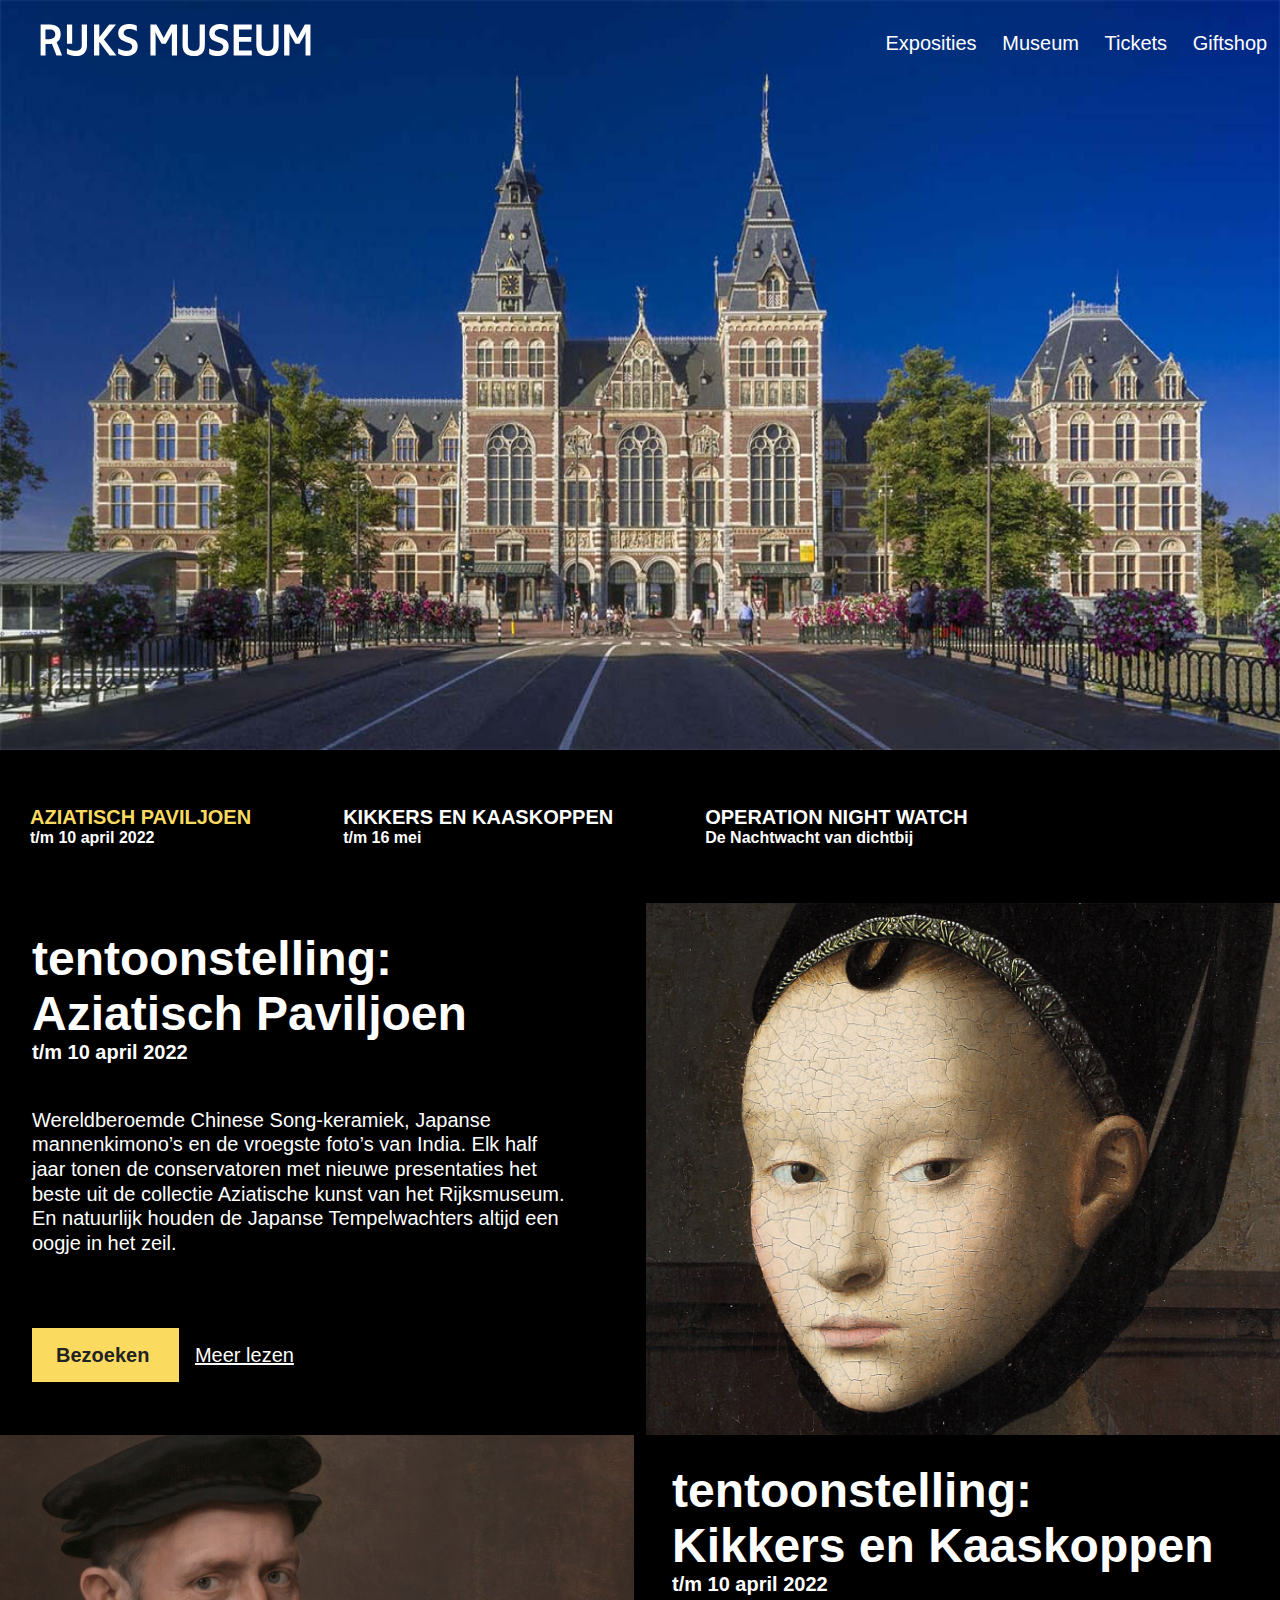
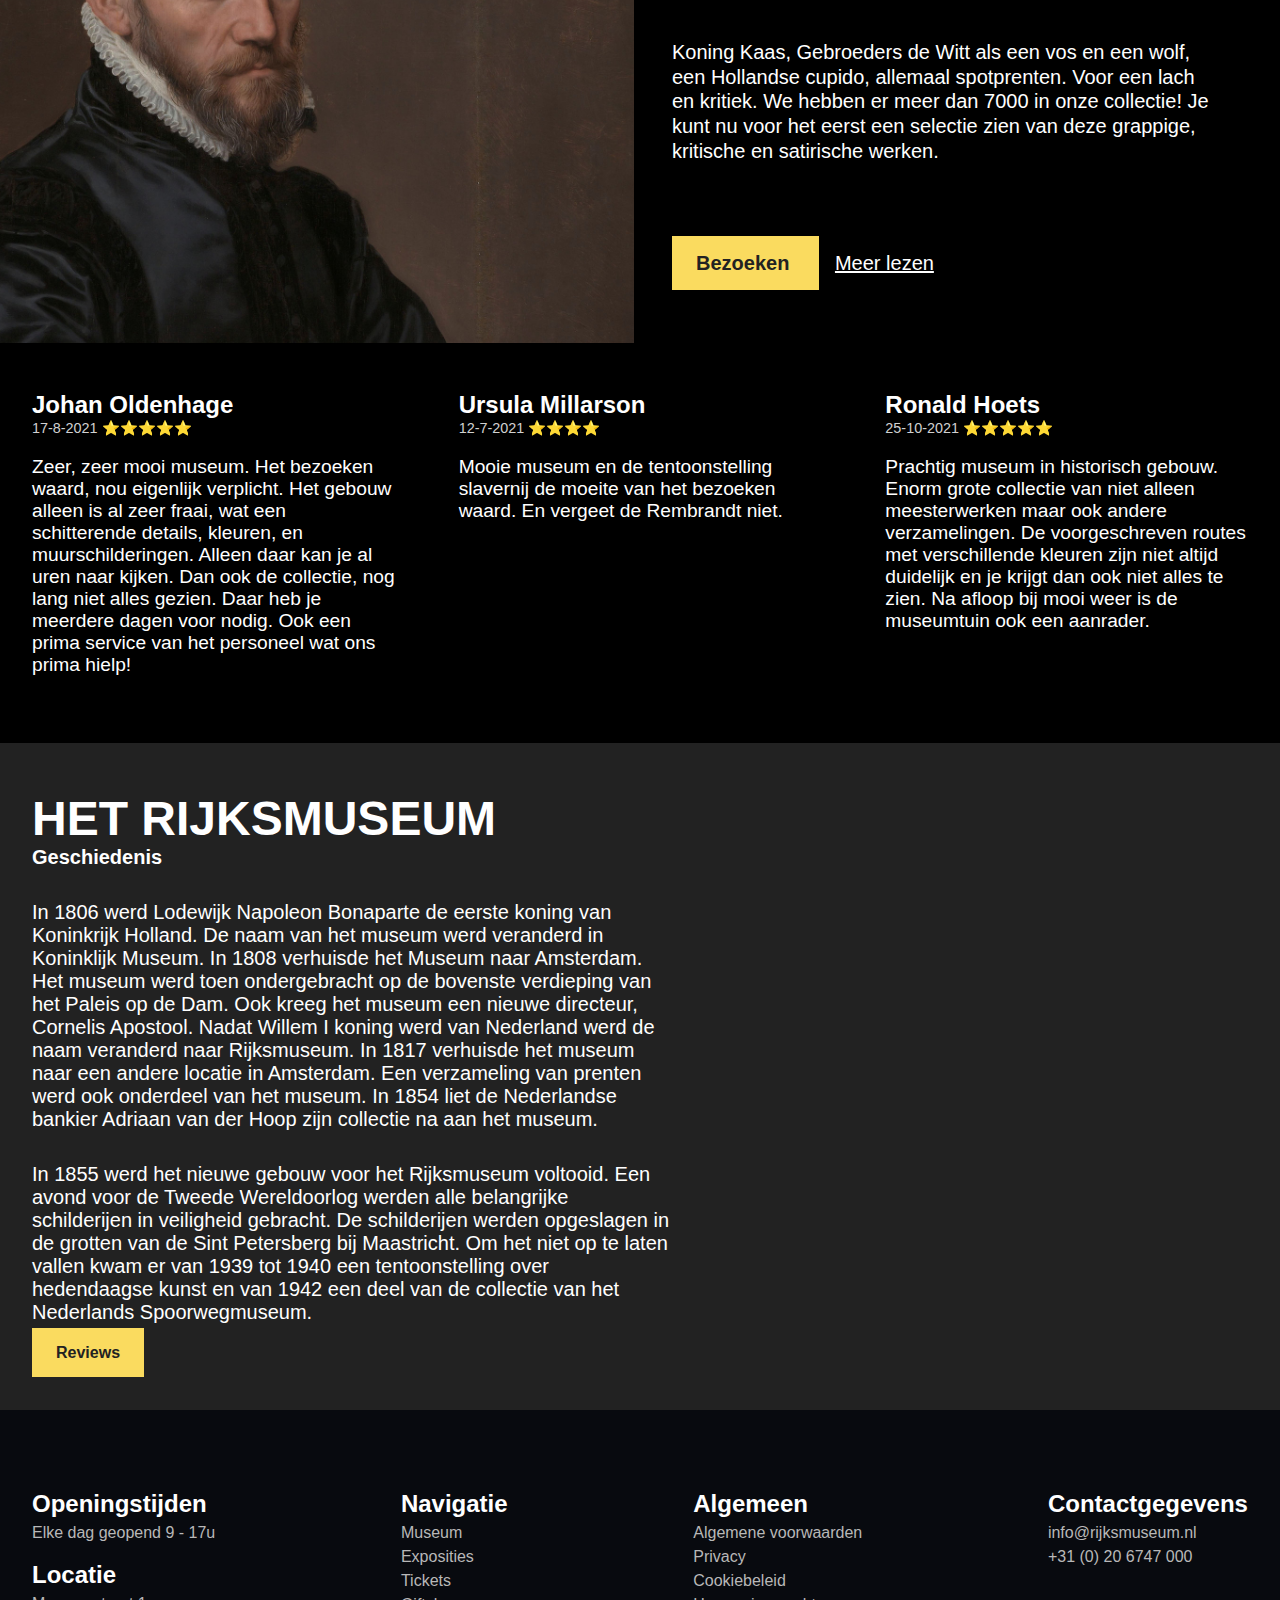
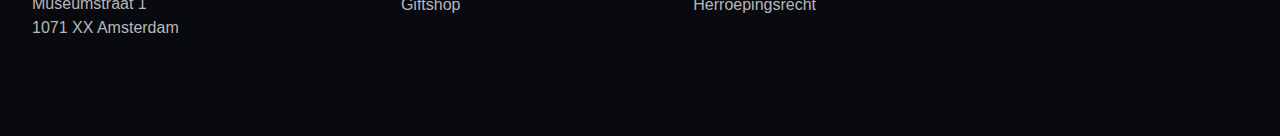
==== src/index.html @ d7004df7 "add slideshow" ====
<!DOCTYPE html>
<html lang="en">
  <head>
    <meta charset="UTF-8" />
    <meta http-equiv="X-UA-Compatible" content="IE=edge" />
    <meta name="viewport" content="width=device-width, initial-scale=1.0" />
    <title>Rijksmuseum</title>
    <link rel="stylesheet" href="assets/css/global.css" />
    <link rel="stylesheet" href="assets/css/nav.css" />
    <link rel="stylesheet" href="assets/css/exhibition.css" />
    <link rel="stylesheet" href="assets/css/reviews.css" />
    <link rel="stylesheet" href="assets/css/museum.css" />
    <link rel="stylesheet" href="assets/css/footer.css" />
  </head>
  <body>
    <main>
      <!-- NAVIGATION -->
      <div class="navwrap">
        <img src="assets/img/rijksmuseum.jpg" id="slideimage" alt="" />
        <div class="foreground">
          <nav class="container">
            <img class="logo" src="assets/img/rijksmuseum.svg" alt="" />
            <div class="links">
              <a href="#">Exposities</a>
              <a href="#">Museum</a>
              <a href="https://www.rijksmuseum.nl/nl/tickets/artikelen"
                >Tickets</a
              >
              <a
                href="https://www.rijksmuseumshop.nl/nl?gclid=CjwKCAiAh_GNBhAHEiwAjOh3ZB8YtS3HkVPwc-n-gvLvijkFyBm9jdbxEMEt7diDaoR5HkRwWByWpxoCfuIQAvD_BwE"
                >Giftshop</a
              >
            </div>
          </nav>
        </div>
      </div>
      <!-- END NAVIGATION -->
      <section class="exhibition">
        <nav class="container">
          <a class="item active" href="#">
            <div class="title">Aziatisch Paviljoen</div>
            <div class="subtitle">t/m 10 april 2022</div>
          </a>
          <a class="item" href="#">
            <div class="title">Kikkers en Kaaskoppen</div>
            <div class="subtitle">t/m 16 mei</div>
          </a>
          <a class="item" href="#">
            <div class="title">operation night watch</div>
            <div class="subtitle">De Nachtwacht van dichtbij</div>
          </a>
        </nav>
        <div class="row">
          <div class="half content">
            <div class="title">tentoonstelling: Aziatisch Paviljoen</div>
            <div class="subtitle">t/m 10 april 2022</div>
            <p>
              Wereldberoemde Chinese Song-keramiek, Japanse mannenkimono’s en de
              vroegste foto’s van India. Elk half jaar tonen de conservatoren
              met nieuwe presentaties het beste uit de collectie Aziatische
              kunst van het Rijksmuseum. En natuurlijk houden de Japanse
              Tempelwachters altijd een oogje in het zeil.
            </p>

            <div class="buttons">
              <a
                href="https://www.rijksmuseum.nl/nl/zien-en-doen/tentoonstellingen/aziatisch-paviljoen"
                class="action"
              >
                Bezoeken
              </a>
              <a
                href="https://www.rijksmuseum.nl/nl/zien-en-doen/tentoonstellingen/aziatisch-paviljoen"
                class="secondary"
                >Meer lezen</a
              >
            </div>
          </div>
          <div
            class="half image"
            style="
              margin-left: 0.5vw;
              background-image: url(assets/img/65b66683-1534-45d7-8f99-de3699cdeed7.jpg);
            "
          ></div>
        </div>
        <div class="row alt">
          <div
            class="half image"
            style="
              margin-right: 0.5vw;
              background-image: url(assets/img/1ffdf8d8-c4c2-4e7b-9602-b2d576e57777.jpg);
            "
          ></div>
          <div class="half content">
            <div class="title">tentoonstelling: Kikkers en Kaaskoppen</div>
            <div class="subtitle">t/m 10 april 2022</div>
            <p>
              Koning Kaas, Gebroeders de Witt als een vos en een wolf, een
              Hollandse cupido, allemaal spotprenten. Voor een lach en kritiek.
              We hebben er meer dan 7000 in onze collectie! Je kunt nu voor het
              eerst een selectie zien van deze grappige, kritische en satirische
              werken.
            </p>

            <div class="buttons">
              <a
                href="https://www.rijksmuseum.nl/nl/zien-en-doen/tentoonstellingen/kikkers-en-kaaskoppen"
                class="action"
              >
                Bezoeken
              </a>
              <a
                href="https://www.rijksmuseum.nl/nl/zien-en-doen/tentoonstellingen/kikkers-en-kaaskoppen"
                class="secondary"
                >Meer lezen</a
              >
            </div>
          </div>
        </div>
      </section>

      <section class="reviews">
        <div class="container reviews__wrapper">
          <div class="reviews__review">
            <div class="reviews__review-author">Johan Oldenhage</div>
            <div class="reviews__review-info">
              <span class="reviews__review-date">17-8-2021 ⭐⭐⭐⭐⭐</span>
              <!-- <span class="reviews__review-rating">4/5</span> -->
            </div>
            <p class="review__review-body">
              Zeer, zeer mooi museum. Het bezoeken waard, nou eigenlijk
              verplicht. Het gebouw alleen is al zeer fraai, wat een
              schitterende details, kleuren, en muurschilderingen. Alleen daar
              kan je al uren naar kijken. Dan ook de collectie, nog lang niet
              alles gezien. Daar heb je meerdere dagen voor nodig. Ook een prima
              service van het personeel wat ons prima hielp!
            </p>
          </div>
          <div class="reviews__review">
            <div class="reviews__review-author">Ursula Millarson</div>
            <div class="reviews__review-info">
              <span class="reviews__review-date">12-7-2021 ⭐⭐⭐⭐</span>
              <!-- <span class="reviews__review-rating">4/5</span> -->
            </div>
            <p class="review__review-body">
              Mooie museum en de tentoonstelling slavernij de moeite van het
              bezoeken waard. En vergeet de Rembrandt niet.
            </p>
          </div>
          <div class="reviews__review">
            <div class="reviews__review-author">Ronald Hoets</div>
            <div class="reviews__review-info">
              <span class="reviews__review-date">25-10-2021 ⭐⭐⭐⭐⭐</span>
              <!-- <span class="reviews__review-rating">4/5</span> -->
            </div>
            <p class="review__review-body">
              Prachtig museum in historisch gebouw. Enorm grote collectie van
              niet alleen meesterwerken maar ook andere verzamelingen. De
              voorgeschreven routes met verschillende kleuren zijn niet altijd
              duidelijk en je krijgt dan ook niet alles te zien. Na afloop bij
              mooi weer is de museumtuin ook een aanrader.
            </p>
          </div>
        </div>
      </section>
      <section class="museum_wrap">
        <div class="museum container">
          <div class="museum__title">Het rijksmuseum</div>
          <div class="museum__subtitle">Geschiedenis</div>

          <p>
            In 1806 werd Lodewijk Napoleon Bonaparte de eerste koning van
            Koninkrijk Holland. De naam van het museum werd veranderd in
            Koninklijk Museum. In 1808 verhuisde het Museum naar Amsterdam. Het
            museum werd toen ondergebracht op de bovenste verdieping van het
            Paleis op de Dam. Ook kreeg het museum een nieuwe directeur,
            Cornelis Apostool. Nadat Willem I koning werd van Nederland werd de
            naam veranderd naar Rijksmuseum. In 1817 verhuisde het museum naar
            een andere locatie in Amsterdam. Een verzameling van prenten werd
            ook onderdeel van het museum. In 1854 liet de Nederlandse bankier
            Adriaan van der Hoop zijn collectie na aan het museum.
          </p>

          <p>
            In 1855 werd het nieuwe gebouw voor het Rijksmuseum voltooid. Een
            avond voor de Tweede Wereldoorlog werden alle belangrijke
            schilderijen in veiligheid gebracht. De schilderijen werden
            opgeslagen in de grotten van de Sint Petersberg bij Maastricht. Om
            het niet op te laten vallen kwam er van 1939 tot 1940 een
            tentoonstelling over hedendaagse kunst en van 1942 een deel van de
            collectie van het Nederlands Spoorwegmuseum.
          </p>

          <a
            href="https://nl.trustpilot.com/review/www.rijksmuseum.nl"
            class="button reviewbutton"
            >Reviews</a
          >
        </div>
      </section>
    </main>
    <footer>
      <div class="container">
        <div class="footer__section">
          <div>Openingstijden</div>
          <ul>
            <li>Elke dag geopend 9 - 17u</li>
          </ul>
          <div>Locatie</div>
          <ul>
            <li>Museumstraat 1</li>
            <li>1071 XX Amsterdam</li>
          </ul>
        </div>
        <div class="footer__section">
          <div>Navigatie</div>
          <ul>
            <li><a href="#">Museum</a></li>
            <li><a href="#">Exposities</a></li>
            <li>
              <a href="https://www.rijksmuseum.nl/nl/tickets/artikelen"
                >Tickets</a
              >
            </li>
            <li>
              <a
                href="https://www.rijksmuseumshop.nl/nl?gclid=CjwKCAiAh_GNBhAHEiwAjOh3ZB8YtS3HkVPwc-n-gvLvijkFyBm9jdbxEMEt7diDaoR5HkRwWByWpxoCfuIQAvD_BwE"
                >Giftshop</a
              >
            </li>
          </ul>
        </div>
        <div class="footer__section">
          <div>Algemeen</div>
          <ul>
            <li><a href="#">Algemene voorwaarden</a></li>
            <li><a href="#">Privacy</a></li>
            <li><a href="#">Cookiebeleid</a></li>
            <li><a href="#">Herroepingsrecht</a></li>
          </ul>
        </div>
        <div class="footer__section">
          <div>Contactgegevens</div>
          <ul>
            <li><a href="#">info@rijksmuseum.nl</a></li>
            <li><a href="#">+31 (0) 20 6747 000</a></li>
          </ul>
        </div>
      </div>
    </footer>
    <script src="assets/js/slideshow.js"></script>
  </body>
</html>
---- src/assets/css/global.css ----
html,body {
    margin: 0;
    padding: 0;

    font-family: Arial, Helvetica, sans-serif;
}
:root {
    --container-width: 1280px;
    --yellow: #FADB5F;
    --yellow-dark: #e0c557;
    --offblack: #222222;
}

.container {
    max-width: var(--container-width);
    margin: 0 auto;
}
---- src/assets/css/nav.css ----
.navwrap {
    /* position: relative; */
    display: grid;
    grid-template-columns: 1fr;
}

.navwrap img {
    width: 100%;
    pointer-events: none;
    grid-row-start: 1;
    grid-column-start: 1;
    height: calc(100vh - 9.4rem);
}

.navwrap .foreground {
    grid-row-start: 1;
    grid-column-start: 1;
}

.navwrap nav {
    display: flex;
    flex-direction: row;
    justify-content: space-between;

    margin-top: 1.5rem;
}

.navwrap nav .logo {
    height: 2rem;
    color: white;
    width: auto;
    margin-left: 2.5rem;
}

.navwrap nav .links {
    display: flex;
    font-size: 1.25rem;
}

.navwrap nav .links a {
    color: white;
    text-decoration: none;
    padding: 0.5rem 0.8rem;
}

.navwrap nav .links a:hover {
    color: var(--yellow);
}
---- src/assets/css/exhibition.css ----
.exhibition {
    background: black;
}

.exhibition nav {
    display: flex;
}

.exhibition nav .item {
    color: white;
    padding: 3.5rem 1.875rem;
    margin-right: 2rem;
    text-decoration: none;
    /* flex: 1 1 0; */
}

/* .exhibition nav .item:first-of-type {
    padding-left: 1.875rem;
}
.exhibition nav .item:last-of-type {
    padding-right: 1.875rem;
} */

.exhibition nav .item:hover .title {
    color: var(--yellow);
}

.exhibition nav .item.active .title {
    color: var(--yellow);
}

.exhibition nav .item .title {
    font-size: 1.25rem;
    text-transform: uppercase;
    font-weight: bold;
}
.exhibition nav .item .subtitle {
    font-size: 1rem;
    font-weight: bold;
}

.exhibition .row {
    display: grid;
    gap: 0;
    grid-template-columns: auto calc(var(--container-width) / 2) 50vw;
}
.exhibition .row.alt {
    grid-template-columns: 50vw calc(var(--container-width) / 2) auto;
}

@media screen and (max-width: 1280px) {
    /* TODO Figure out specificity issue */
    .exhibition .row .content {
        grid-column: 1 !important;
    }
    .exhibition .row.alt .content {
        grid-column: 2 !important;
    }
    .exhibition .row {
        grid-template-columns: 1fr 50vw;
    }
    .exhibition .row.alt {
        grid-template-columns: 50vw 1fr;
    }
}


.exhibition .row .content {
    flex: 1 1 0px;
    color: white;
    padding: 1.25rem 2rem;
    padding-right: 4rem;
    grid-column: 2;
}
.exhibition .row.alt .content {
    grid-column: 2;
}

.exhibition .row .image {
    background-size: cover;
    background-position: center;
}
.exhibition .row.alt .image {
    grid-column: 1;
}


.exhibition .row .content .title {
    font-size: 3rem;
    font-weight: bold;
    margin-top: 0.5rem;
}
.exhibition .row .content .subtitle {
    font-size: 1.25rem;
    font-weight: bold;
}
.exhibition .row .content p {
    font-size: 1.25rem;
    line-height: 1.54508497186rem; 
    padding: 1.5rem 0;
}

.exhibition .row .content .buttons {
    margin-top: 4rem;
    margin-bottom: 3rem;
    font-size: 1.25rem;
}

.exhibition .row .content .buttons .action:hover {
    background-color: var(--yellow-dark)
}

.exhibition .row .content .buttons .action {
    text-decoration: none;
    padding: 1rem 1.5rem;
    background-color: var(--yellow);
    color: var(--offblack);

    font-weight: bold;
}
.exhibition .row .content .buttons .secondary {
    margin-left: 1rem;
    color: white;
}
.exhibition .row .content .buttons .secondary:hover {
    color: rgb(226, 226, 226);
}
---- src/assets/css/reviews.css ----
.reviews {
    background-color: black;
}

.reviews__wrapper {
    display: flex;
    flex-direction: row;
    padding: 1rem 0;
}

.reviews__review {
    color: white;
    padding: 2rem 2rem;
    flex: 1 1 2rem;
}
.reviews__review-author {
    font-size: 1.5rem;
    font-weight: bold;
}

.reviews__review-date {
    font-size: 0.9rem;
    color: rgb(209, 209, 209);
}

.review__review-body {
    /* padding: 3rem; */
    font-size: 1.20rem;
}
---- src/assets/css/museum.css ----
.museum_wrap {
    background-color: #222222;
}

.museum__title {
    text-transform: uppercase;
    font-size: 3rem;
    font-weight: bold;
}

.museum__subtitle {
    font-weight: bold;
    font-size: 1.25rem;
}

.museum {
    color: white;
    padding: 3rem 2rem;
    box-sizing: border-box;
}

.museum p {
    margin-top: 2rem;
    width: clamp(640px, 20rem, 50vw);
    padding: 0 0;
    font-size: 1.25rem;
}

.button:hover {
    background-color: var(--yellow-dark)
}

.button {
    text-decoration: none;
    padding: 1rem 1.5rem;
    background-color: var(--yellow);
    color: var(--offblack);

    font-weight: bold;
}

.ticketbutton {
    display: inline-block;
    margin-top: 1rem;
}
---- src/assets/css/footer.css ----
footer {
    background-color: #080A0F;
    padding: 3rem 0;
    color: white;
}

footer .container {
    display: flex;
    flex-direction: row;
    justify-content: space-between;
}

.footer__section {
    padding: 2rem;
}

.footer__section div {
    font-size: 1.5rem;
    font-weight: bold;
}

.footer__section ul {
    padding: 0;
    list-style: none;
    margin-top: 0.2rem;
}

.footer__section ul li {
    line-height: 1.5rem;
    color: #B8B8B8;
}

.footer__section ul li a {
    color: white;
    text-decoration: none;
    color: #B8B8B8;
}
.footer__section ul li a:hover {
    color: white;
}
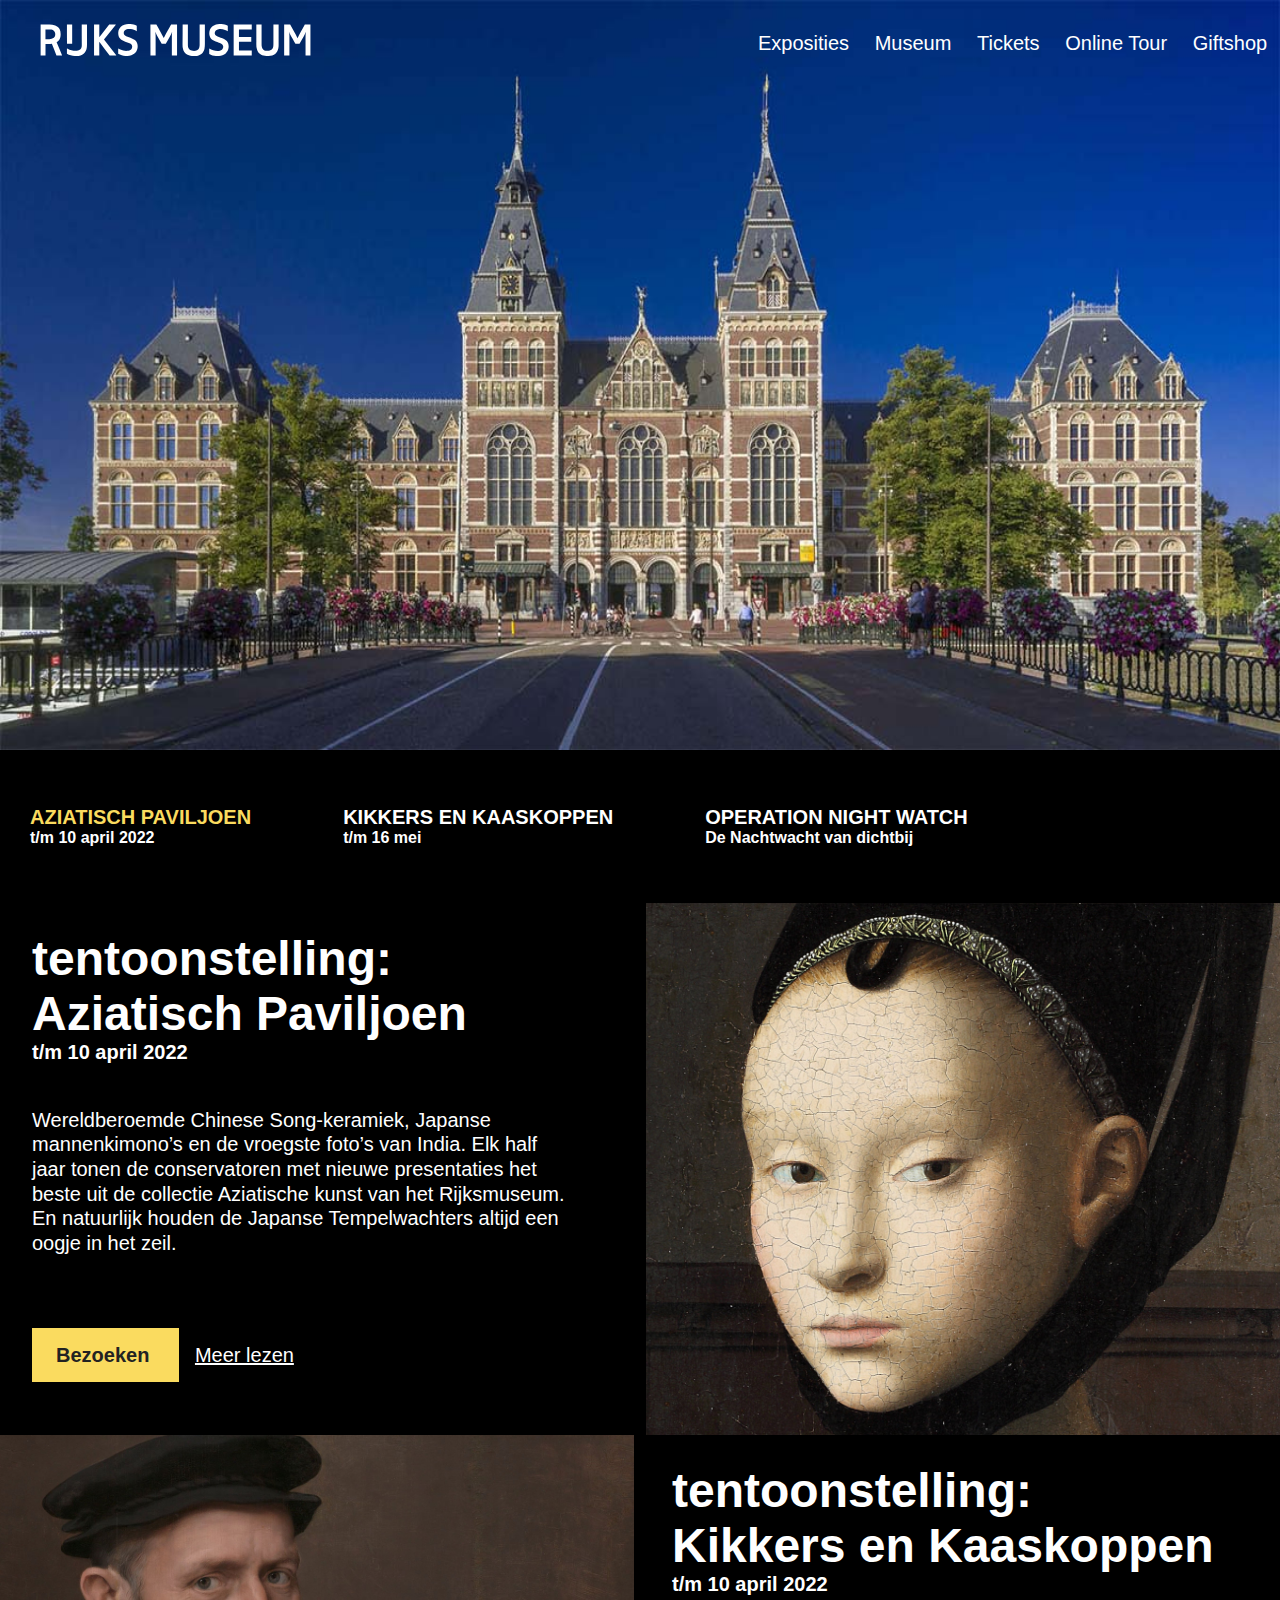
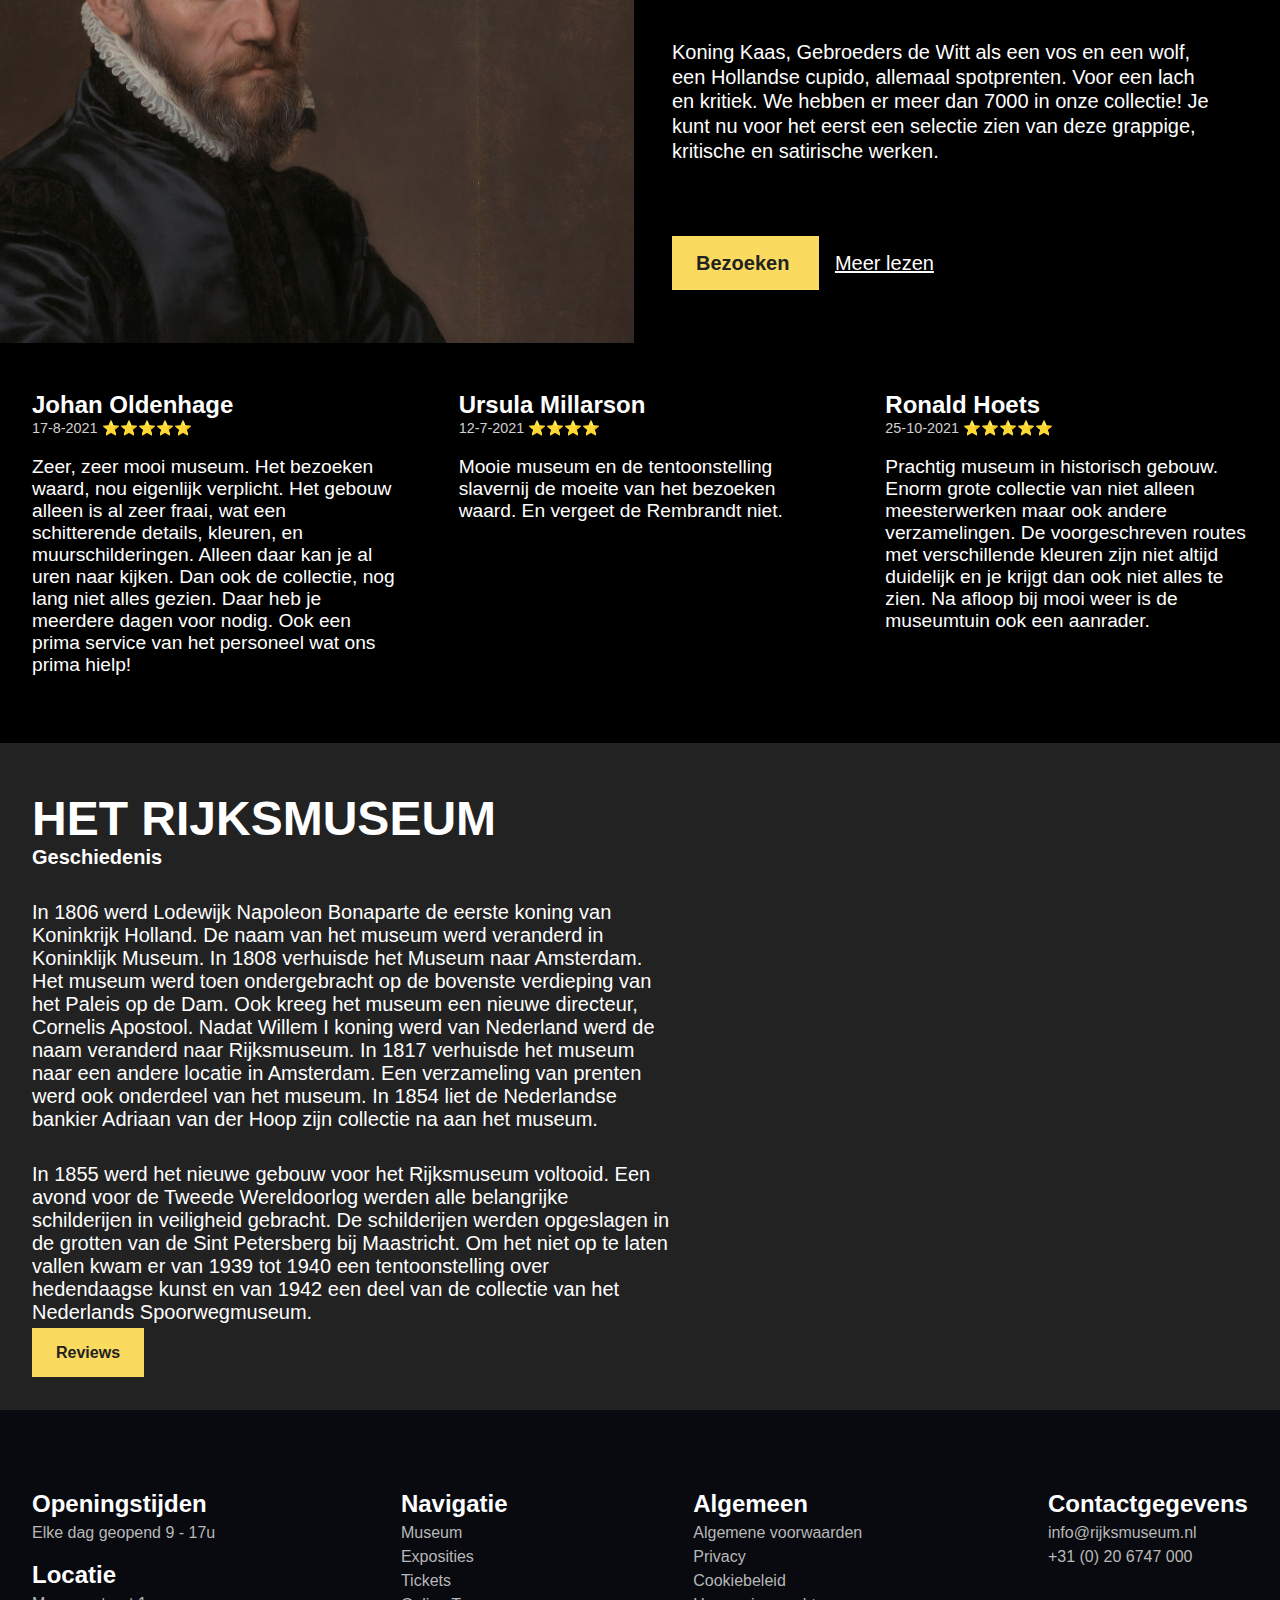
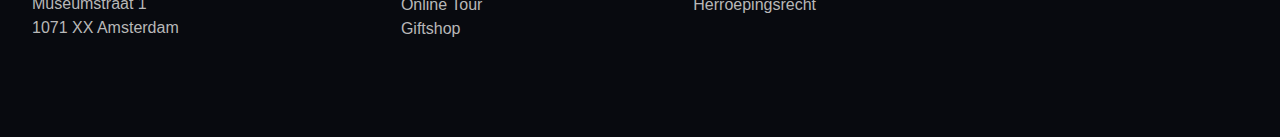
==== commit e274c666: "fix some css for mobile + tour placeholder" ====
--- a/src/index.html
+++ b/src/index.html
@@ -26,6 +26,7 @@
               <a href="https://www.rijksmuseum.nl/nl/tickets/artikelen"
                 >Tickets</a
               >
+              <a href="tour.html">Online Tour</a>
               <a
                 href="https://www.rijksmuseumshop.nl/nl?gclid=CjwKCAiAh_GNBhAHEiwAjOh3ZB8YtS3HkVPwc-n-gvLvijkFyBm9jdbxEMEt7diDaoR5HkRwWByWpxoCfuIQAvD_BwE"
                 >Giftshop</a
@@ -223,6 +224,7 @@
                 >Tickets</a
               >
             </li>
+            <li><a href="/tour.html">Online Tour</a></li>
             <li>
               <a
                 href="https://www.rijksmuseumshop.nl/nl?gclid=CjwKCAiAh_GNBhAHEiwAjOh3ZB8YtS3HkVPwc-n-gvLvijkFyBm9jdbxEMEt7diDaoR5HkRwWByWpxoCfuIQAvD_BwE"
--- a/src/assets/css/nav.css
+++ b/src/assets/css/nav.css
@@ -1,49 +1,59 @@
-
 .navwrap {
-    /* position: relative; */
-    display: grid;
-    grid-template-columns: 1fr;
+  /* position: relative; */
+  display: grid;
+  grid-template-columns: 1fr;
 }
 
 .navwrap img {
-    width: 100%;
-    pointer-events: none;
-    grid-row-start: 1;
-    grid-column-start: 1;
-    height: calc(100vh - 9.4rem);
+  width: 100%;
+  pointer-events: none;
+  grid-row-start: 1;
+  grid-column-start: 1;
+  height: calc(100vh - 9.4rem);
 }
 
 .navwrap .foreground {
-    grid-row-start: 1;
-    grid-column-start: 1;
+  grid-row-start: 1;
+  grid-column-start: 1;
 }
 
 .navwrap nav {
-    display: flex;
-    flex-direction: row;
-    justify-content: space-between;
+  display: flex;
+  flex-direction: row;
+  justify-content: space-between;
 
-    margin-top: 1.5rem;
+  margin-top: 1.5rem;
 }
 
 .navwrap nav .logo {
-    height: 2rem;
-    color: white;
-    width: auto;
-    margin-left: 2.5rem;
+  height: 2rem;
+  color: white;
+  width: auto;
+  margin-left: 2.5rem;
 }
 
 .navwrap nav .links {
-    display: flex;
-    font-size: 1.25rem;
+  display: flex;
+  font-size: 1.25rem;
 }
 
 .navwrap nav .links a {
-    color: white;
-    text-decoration: none;
-    padding: 0.5rem 0.8rem;
+  color: white;
+  text-decoration: none;
+  padding: 0.5rem 0.8rem;
 }
 
 .navwrap nav .links a:hover {
-    color: var(--yellow);
-}+  color: var(--yellow);
+}
+
+@media screen and (max-width: 680px) {
+  .navwrap nav .links {
+    margin-top: 2rem;
+    flex-direction: column;
+  }
+  .navwrap .foreground .container {
+    display: flex;
+    flex-direction: column;
+  }
+}
--- a/src/assets/css/exhibition.css
+++ b/src/assets/css/exhibition.css
@@ -1,17 +1,17 @@
 .exhibition {
-    background: black;
+  background: black;
 }
 
 .exhibition nav {
-    display: flex;
+  display: flex;
 }
 
 .exhibition nav .item {
-    color: white;
-    padding: 3.5rem 1.875rem;
-    margin-right: 2rem;
-    text-decoration: none;
-    /* flex: 1 1 0; */
+  color: white;
+  padding: 3.5rem 1.875rem;
+  margin-right: 2rem;
+  text-decoration: none;
+  /* flex: 1 1 0; */
 }
 
 /* .exhibition nav .item:first-of-type {
@@ -22,106 +22,139 @@
 } */
 
 .exhibition nav .item:hover .title {
-    color: var(--yellow);
+  color: var(--yellow);
 }
 
 .exhibition nav .item.active .title {
-    color: var(--yellow);
+  color: var(--yellow);
 }
 
 .exhibition nav .item .title {
-    font-size: 1.25rem;
-    text-transform: uppercase;
-    font-weight: bold;
+  font-size: 1.25rem;
+  text-transform: uppercase;
+  font-weight: bold;
 }
 .exhibition nav .item .subtitle {
-    font-size: 1rem;
-    font-weight: bold;
+  font-size: 1rem;
+  font-weight: bold;
 }
 
 .exhibition .row {
-    display: grid;
-    gap: 0;
-    grid-template-columns: auto calc(var(--container-width) / 2) 50vw;
+  display: grid;
+  gap: 0;
+  grid-template-columns: auto calc(var(--container-width) / 2) 50vw;
 }
 .exhibition .row.alt {
-    grid-template-columns: 50vw calc(var(--container-width) / 2) auto;
+  grid-template-columns: 50vw calc(var(--container-width) / 2) auto;
 }
 
 @media screen and (max-width: 1280px) {
-    /* TODO Figure out specificity issue */
-    .exhibition .row .content {
-        grid-column: 1 !important;
-    }
-    .exhibition .row.alt .content {
-        grid-column: 2 !important;
-    }
-    .exhibition .row {
-        grid-template-columns: 1fr 50vw;
-    }
-    .exhibition .row.alt {
-        grid-template-columns: 50vw 1fr;
-    }
+  /* TODO Figure out specificity issue */
+  .exhibition .row .content {
+    grid-column: 1 !important;
+  }
+  .exhibition .row.alt .content {
+    grid-column: 2 !important;
+  }
+  .exhibition .row {
+    grid-template-columns: 1fr 50vw;
+  }
+  .exhibition .row.alt {
+    grid-template-columns: 50vw 1fr;
+  }
 }
 
+@media screen and (max-width: 680px) {
+  .exhibition nav {
+    flex-direction: column;
+  }
+  .exhibition nav .item {
+    color: white;
+    padding: 1.5rem 1.875rem;
+  }
+
+  .exhibition .row {
+    grid-template-columns: auto;
+    grid-template-rows: 1fr 1fr;
+  }
+  .exhibition .row.alt {
+    grid-template-columns: auto;
+    grid-template-rows: 1fr 1fr;
+  }
+  .exhibition .row .content {
+    grid-row: 2;
+    grid-column: 1 !important;
+  }
+  .exhibition .row .image {
+    grid-row: 1;
+    grid-column: 1 !important;
+  }
+  .exhibition .row.alt .content {
+    grid-row: 2;
+    grid-column: 1 !important;
+  }
+  .exhibition .row.alt .image {
+    grid-row: 1;
+    grid-column: 1 !important;
+  }
+}
 
 .exhibition .row .content {
-    flex: 1 1 0px;
-    color: white;
-    padding: 1.25rem 2rem;
-    padding-right: 4rem;
-    grid-column: 2;
+  flex: 1 1 0px;
+  color: white;
+  padding: 1.25rem 2rem;
+  padding-right: 4rem;
+  grid-column: 2;
 }
 .exhibition .row.alt .content {
-    grid-column: 2;
+  grid-column: 2;
 }
 
 .exhibition .row .image {
-    background-size: cover;
-    background-position: center;
+  background-size: cover;
+  background-position: center;
 }
 .exhibition .row.alt .image {
-    grid-column: 1;
+  grid-column: 1;
 }
 
-
 .exhibition .row .content .title {
-    font-size: 3rem;
-    font-weight: bold;
-    margin-top: 0.5rem;
+  font-size: 3rem;
+  font-weight: bold;
+  margin-top: 0.5rem;
 }
 .exhibition .row .content .subtitle {
-    font-size: 1.25rem;
-    font-weight: bold;
+  font-size: 1.25rem;
+  font-weight: bold;
 }
 .exhibition .row .content p {
-    font-size: 1.25rem;
-    line-height: 1.54508497186rem; 
-    padding: 1.5rem 0;
+  font-size: 1.25rem;
+  line-height: 1.54508497186rem;
+  padding: 1.5rem 0;
 }
 
 .exhibition .row .content .buttons {
-    margin-top: 4rem;
-    margin-bottom: 3rem;
-    font-size: 1.25rem;
+  margin-top: 4rem;
+  margin-bottom: 3rem;
+  font-size: 1.25rem;
 }
 
 .exhibition .row .content .buttons .action:hover {
-    background-color: var(--yellow-dark)
+  background-color: var(--yellow-dark);
 }
 
 .exhibition .row .content .buttons .action {
-    text-decoration: none;
-    padding: 1rem 1.5rem;
-    background-color: var(--yellow);
-    color: var(--offblack);
+  text-decoration: none;
+  padding: 1rem 1.5rem;
+  background-color: var(--yellow);
+  color: var(--offblack);
 
-    font-weight: bold;
+  font-weight: bold;
 }
 .exhibition .row .content .buttons .secondary {
-    margin-left: 1rem;
-    color: white;
+  margin-left: 1rem;
+  color: white;
 }
 .exhibition .row .content .buttons .secondary:hover {
-    color: rgb(226, 226, 226);
-}+  color: rgb(226, 226, 226);
+}
--- a/src/assets/css/reviews.css
+++ b/src/assets/css/reviews.css
@@ -1,29 +1,35 @@
 .reviews {
-    background-color: black;
+  background-color: black;
 }
 
 .reviews__wrapper {
-    display: flex;
-    flex-direction: row;
-    padding: 1rem 0;
+  display: flex;
+  flex-direction: row;
+  padding: 1rem 0;
 }
 
 .reviews__review {
-    color: white;
-    padding: 2rem 2rem;
-    flex: 1 1 2rem;
+  color: white;
+  padding: 2rem 2rem;
+  flex: 1 1 2rem;
 }
 .reviews__review-author {
-    font-size: 1.5rem;
-    font-weight: bold;
+  font-size: 1.5rem;
+  font-weight: bold;
 }
 
 .reviews__review-date {
-    font-size: 0.9rem;
-    color: rgb(209, 209, 209);
+  font-size: 0.9rem;
+  color: rgb(209, 209, 209);
 }
 
 .review__review-body {
-    /* padding: 3rem; */
-    font-size: 1.20rem;
-}+  /* padding: 3rem; */
+  font-size: 1.2rem;
+}
+
+@media screen and (max-width: 680px) {
+  .reviews__wrapper {
+    flex-direction: column;
+  }
+}
--- a/src/assets/css/museum.css
+++ b/src/assets/css/museum.css
@@ -1,45 +1,54 @@
 .museum_wrap {
-    background-color: #222222;
+  background-color: #222222;
 }
 
 .museum__title {
-    text-transform: uppercase;
-    font-size: 3rem;
-    font-weight: bold;
+  text-transform: uppercase;
+  font-size: 3rem;
+  font-weight: bold;
 }
 
 .museum__subtitle {
-    font-weight: bold;
-    font-size: 1.25rem;
+  font-weight: bold;
+  font-size: 1.25rem;
 }
 
 .museum {
-    color: white;
-    padding: 3rem 2rem;
-    box-sizing: border-box;
+  color: white;
+  padding: 3rem 2rem;
+  box-sizing: border-box;
 }
 
 .museum p {
-    margin-top: 2rem;
-    width: clamp(640px, 20rem, 50vw);
-    padding: 0 0;
-    font-size: 1.25rem;
+  margin-top: 2rem;
+  width: clamp(640px, 20rem, 50vw);
+  padding: 0 0;
+  font-size: 1.25rem;
 }
 
 .button:hover {
-    background-color: var(--yellow-dark)
+  background-color: var(--yellow-dark);
 }
 
 .button {
-    text-decoration: none;
-    padding: 1rem 1.5rem;
-    background-color: var(--yellow);
-    color: var(--offblack);
+  text-decoration: none;
+  padding: 1rem 1.5rem;
+  background-color: var(--yellow);
+  color: var(--offblack);
 
-    font-weight: bold;
+  font-weight: bold;
 }
 
 .ticketbutton {
-    display: inline-block;
-    margin-top: 1rem;
-}+  display: inline-block;
+  margin-top: 1rem;
+}
+
+@media screen and (max-width: 680px) {
+  .museum p {
+    width: 100%;
+  }
+  .museum__title {
+    font-size: 1.5rem;
+  }
+}
--- a/src/assets/css/footer.css
+++ b/src/assets/css/footer.css
@@ -1,40 +1,46 @@
 footer {
-    background-color: #080A0F;
-    padding: 3rem 0;
-    color: white;
+  background-color: #080a0f;
+  padding: 3rem 0;
+  color: white;
 }
 
 footer .container {
-    display: flex;
-    flex-direction: row;
-    justify-content: space-between;
+  display: flex;
+  flex-direction: row;
+  justify-content: space-between;
 }
 
 .footer__section {
-    padding: 2rem;
+  padding: 2rem;
 }
 
 .footer__section div {
-    font-size: 1.5rem;
-    font-weight: bold;
+  font-size: 1.5rem;
+  font-weight: bold;
 }
 
 .footer__section ul {
-    padding: 0;
-    list-style: none;
-    margin-top: 0.2rem;
+  padding: 0;
+  list-style: none;
+  margin-top: 0.2rem;
 }
 
 .footer__section ul li {
-    line-height: 1.5rem;
-    color: #B8B8B8;
+  line-height: 1.5rem;
+  color: #b8b8b8;
 }
 
 .footer__section ul li a {
-    color: white;
-    text-decoration: none;
-    color: #B8B8B8;
+  color: white;
+  text-decoration: none;
+  color: #b8b8b8;
 }
 .footer__section ul li a:hover {
-    color: white;
-}+  color: white;
+}
+
+@media screen and (max-width: 680px) {
+  footer .container {
+    flex-direction: column;
+  }
+}
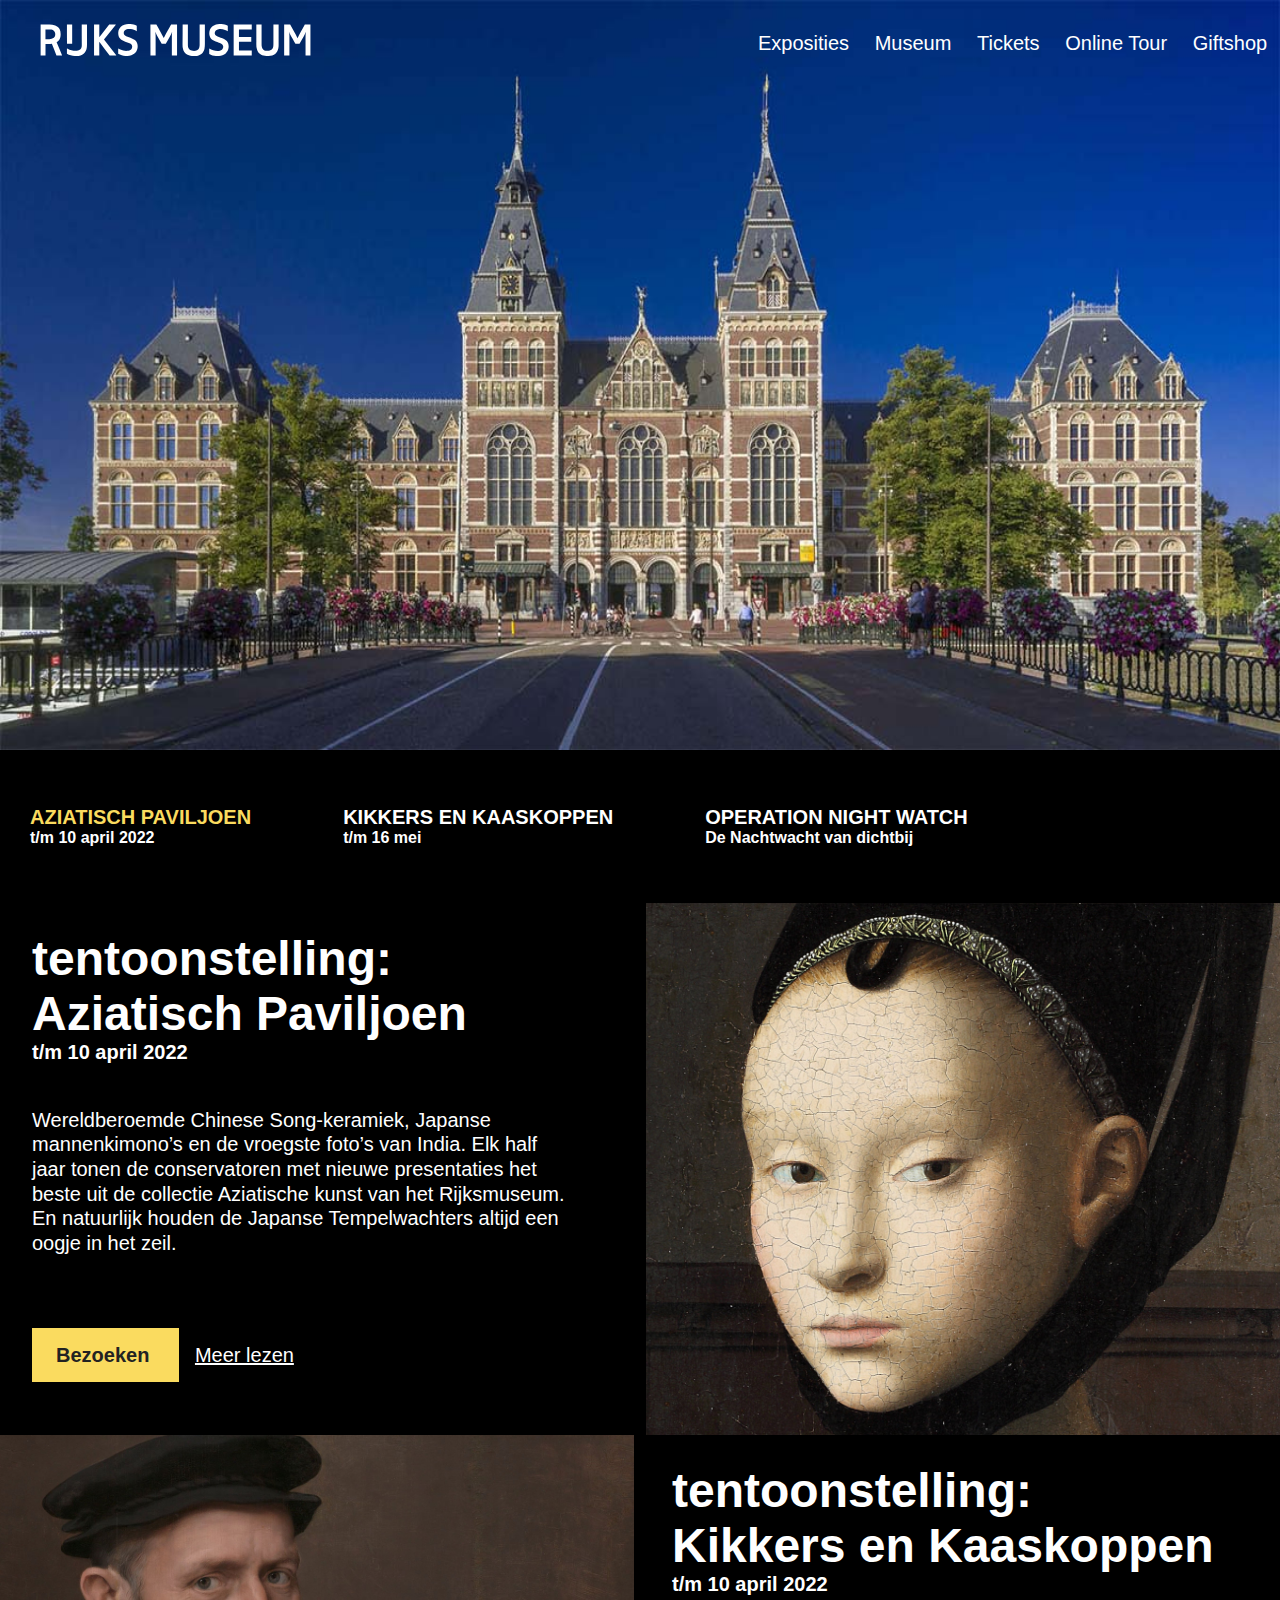
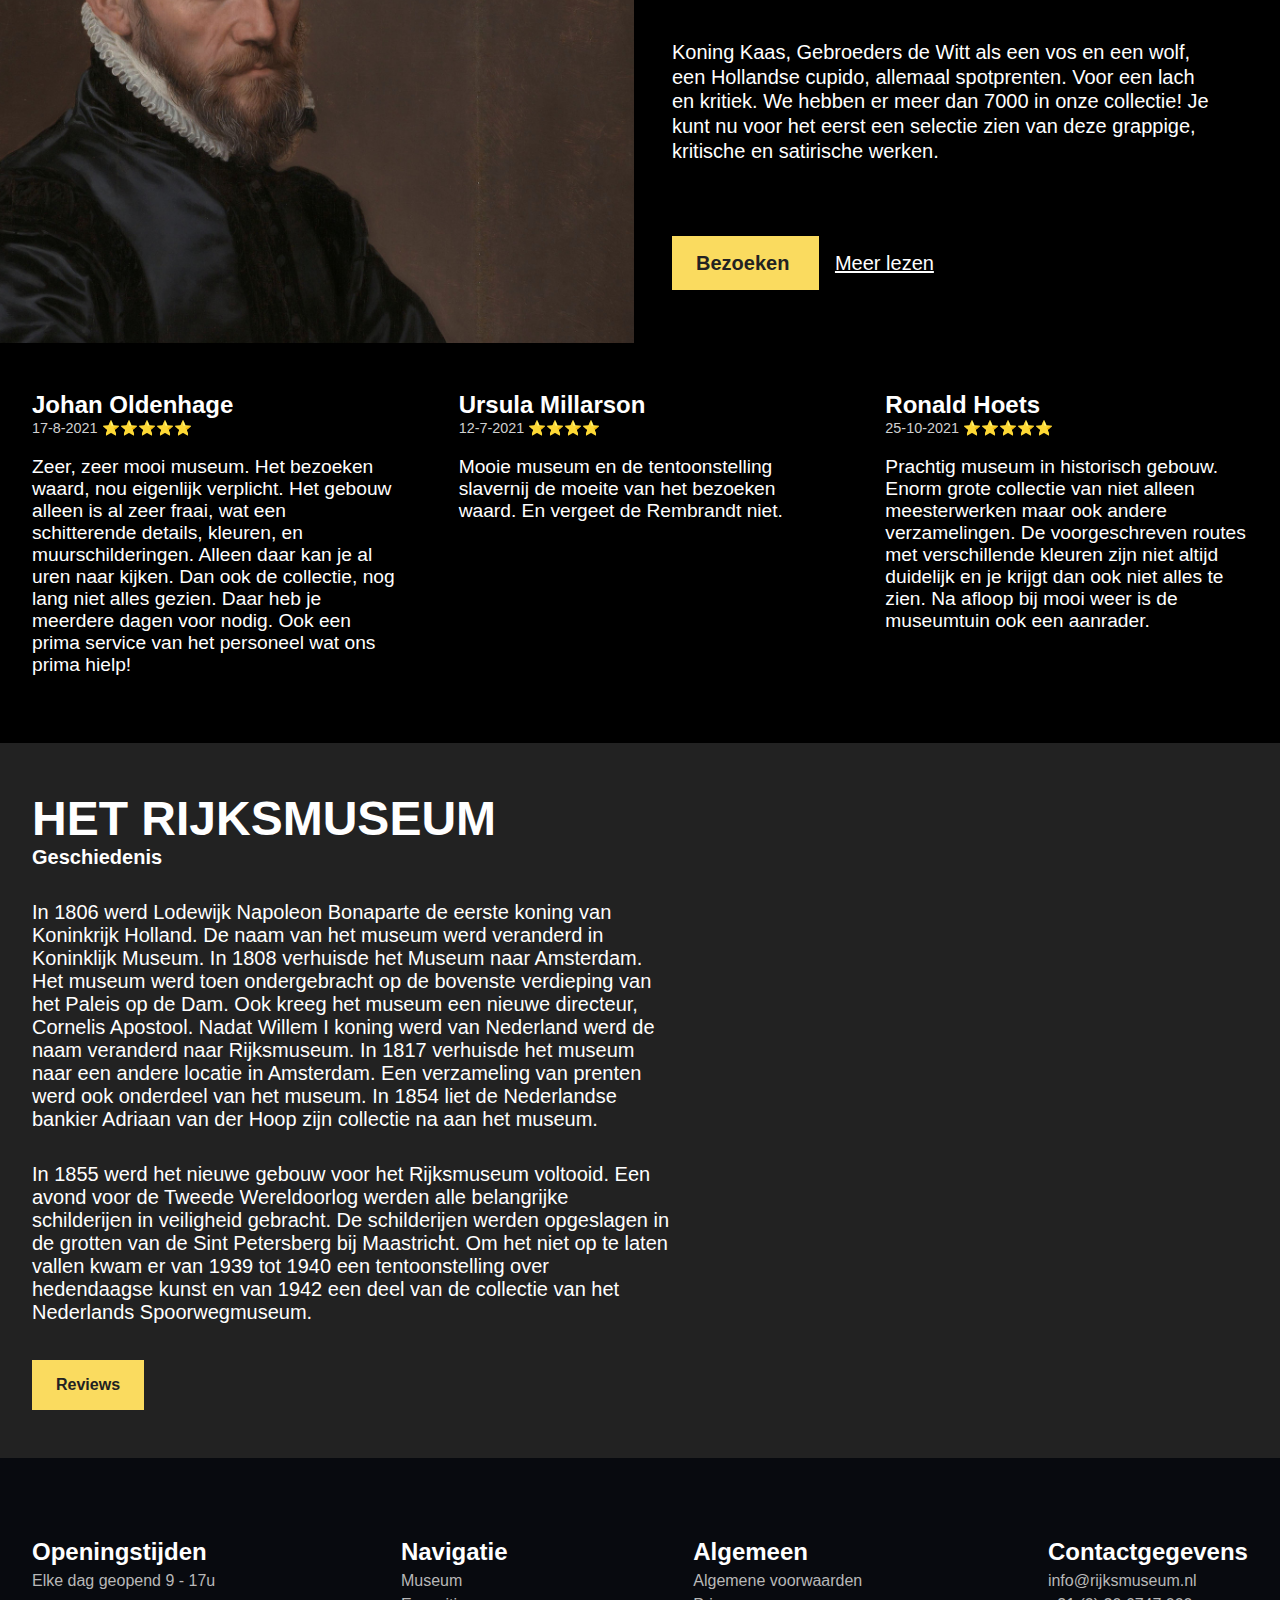
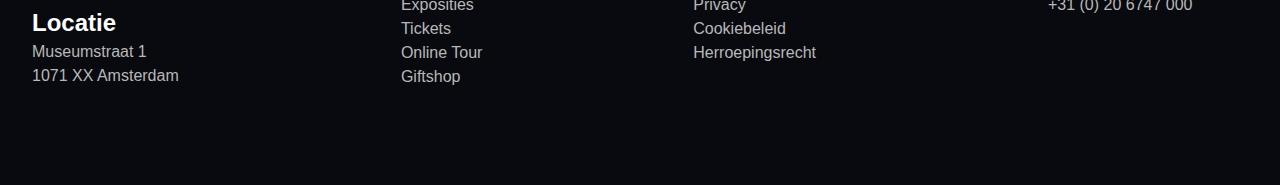
==== commit 01a1fd81: "fix links & buttons" ====
--- a/src/index.html
+++ b/src/index.html
@@ -13,30 +13,30 @@
     <link rel="stylesheet" href="assets/css/footer.css" />
   </head>
   <body>
+    <!-- NAVIGATION -->
+    <header class="navwrap">
+      <img src="assets/img/rijksmuseum.jpg" id="slideimage" alt="" />
+      <div class="foreground">
+        <nav class="container">
+          <img class="logo" src="assets/img/rijksmuseum.svg" alt="" />
+          <div class="links">
+            <a href="#exhibitions">Exposities</a>
+            <a href="#museum">Museum</a>
+            <a href="https://www.rijksmuseum.nl/nl/tickets/artikelen"
+              >Tickets</a
+            >
+            <a href="tour.html">Online Tour</a>
+            <a
+              href="https://www.rijksmuseumshop.nl/nl?gclid=CjwKCAiAh_GNBhAHEiwAjOh3ZB8YtS3HkVPwc-n-gvLvijkFyBm9jdbxEMEt7diDaoR5HkRwWByWpxoCfuIQAvD_BwE"
+              >Giftshop</a
+            >
+          </div>
+        </nav>
+      </div>
+    </header>
+    <!-- END NAVIGATION -->
     <main>
-      <!-- NAVIGATION -->
-      <div class="navwrap">
-        <img src="assets/img/rijksmuseum.jpg" id="slideimage" alt="" />
-        <div class="foreground">
-          <nav class="container">
-            <img class="logo" src="assets/img/rijksmuseum.svg" alt="" />
-            <div class="links">
-              <a href="#">Exposities</a>
-              <a href="#">Museum</a>
-              <a href="https://www.rijksmuseum.nl/nl/tickets/artikelen"
-                >Tickets</a
-              >
-              <a href="tour.html">Online Tour</a>
-              <a
-                href="https://www.rijksmuseumshop.nl/nl?gclid=CjwKCAiAh_GNBhAHEiwAjOh3ZB8YtS3HkVPwc-n-gvLvijkFyBm9jdbxEMEt7diDaoR5HkRwWByWpxoCfuIQAvD_BwE"
-                >Giftshop</a
-              >
-            </div>
-          </nav>
-        </div>
-      </div>
-      <!-- END NAVIGATION -->
-      <section class="exhibition">
+      <section class="exhibition" id="exhibitions">
         <nav class="container">
           <a class="item active" href="#">
             <div class="title">Aziatisch Paviljoen</div>
@@ -165,7 +165,7 @@
           </div>
         </div>
       </section>
-      <section class="museum_wrap">
+      <section class="museum_wrap" id="museum">
         <div class="museum container">
           <div class="museum__title">Het rijksmuseum</div>
           <div class="museum__subtitle">Geschiedenis</div>
--- a/src/assets/css/museum.css
+++ b/src/assets/css/museum.css
@@ -1,5 +1,10 @@
 .museum_wrap {
   background-color: #222222;
+}
+
+.museum_wrap .button {
+  margin-top: 1rem;
+  display: inline-block;
 }
 
 .museum__title {
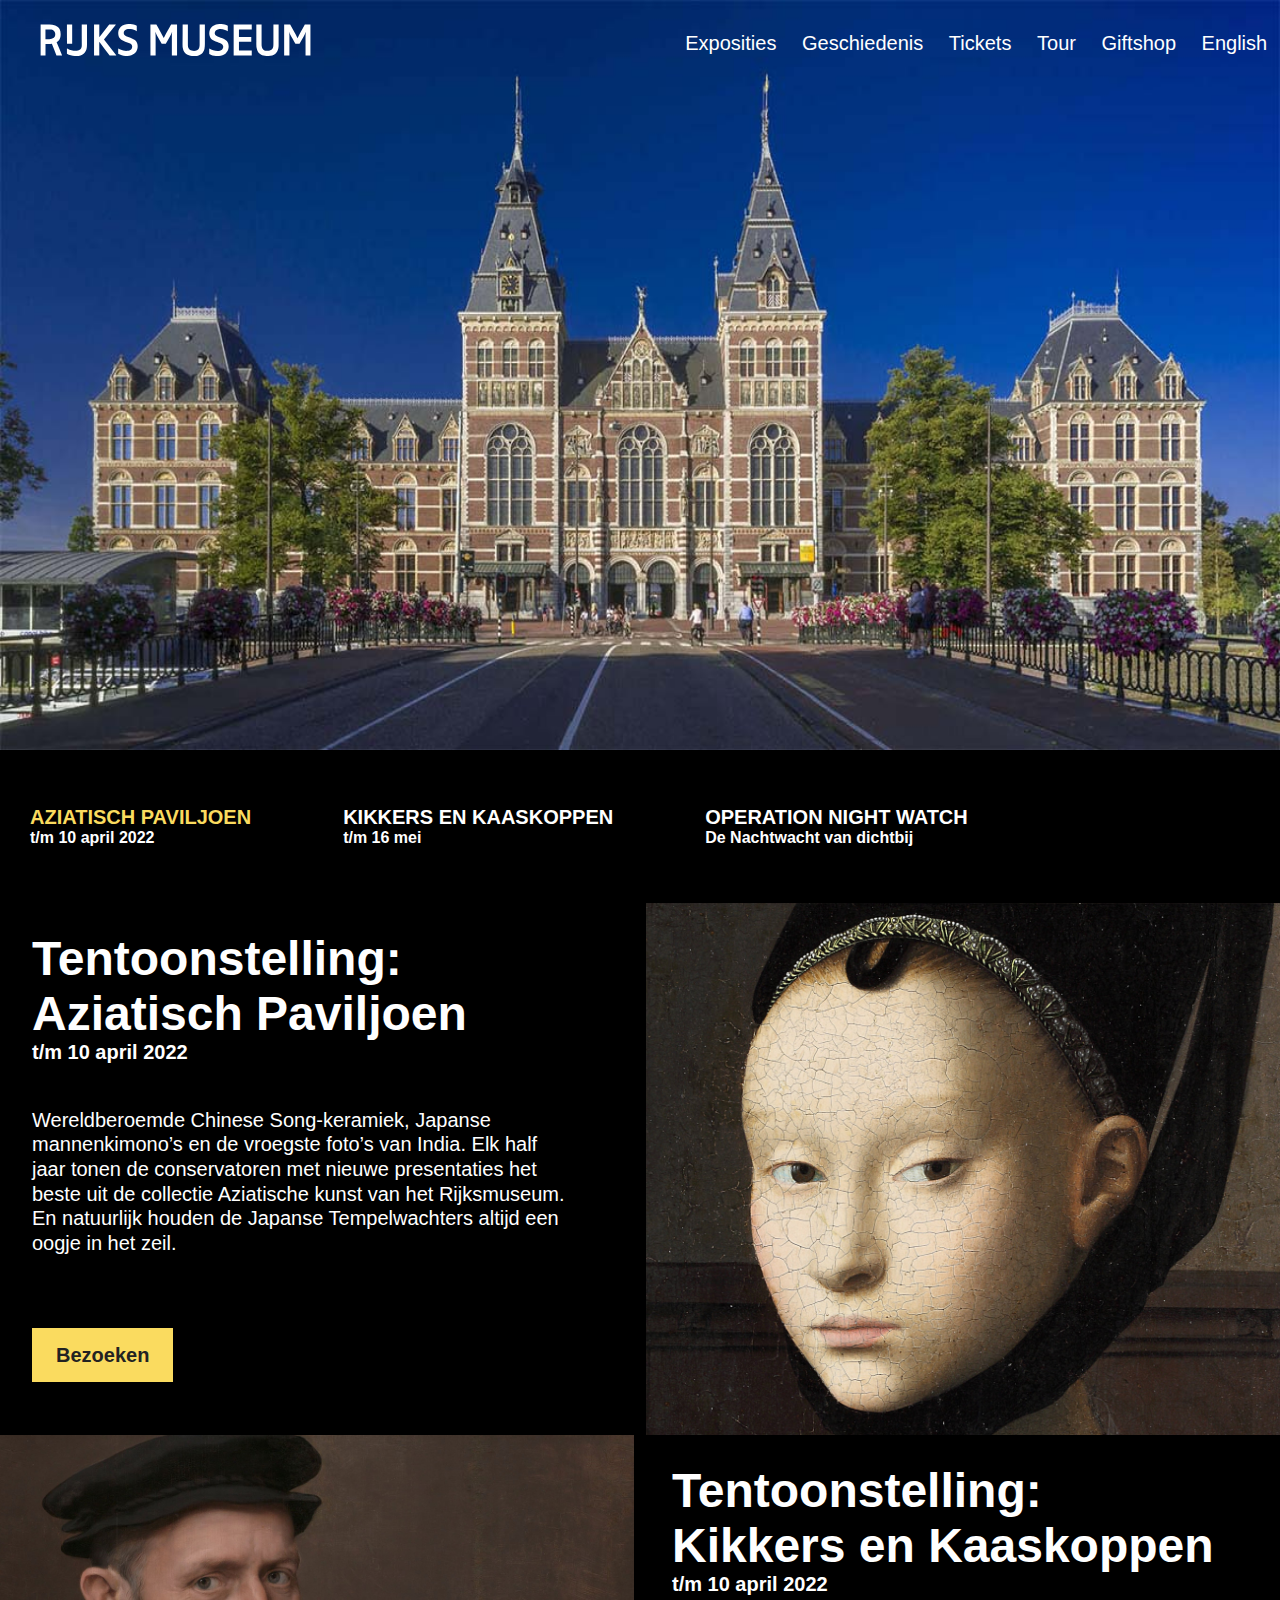
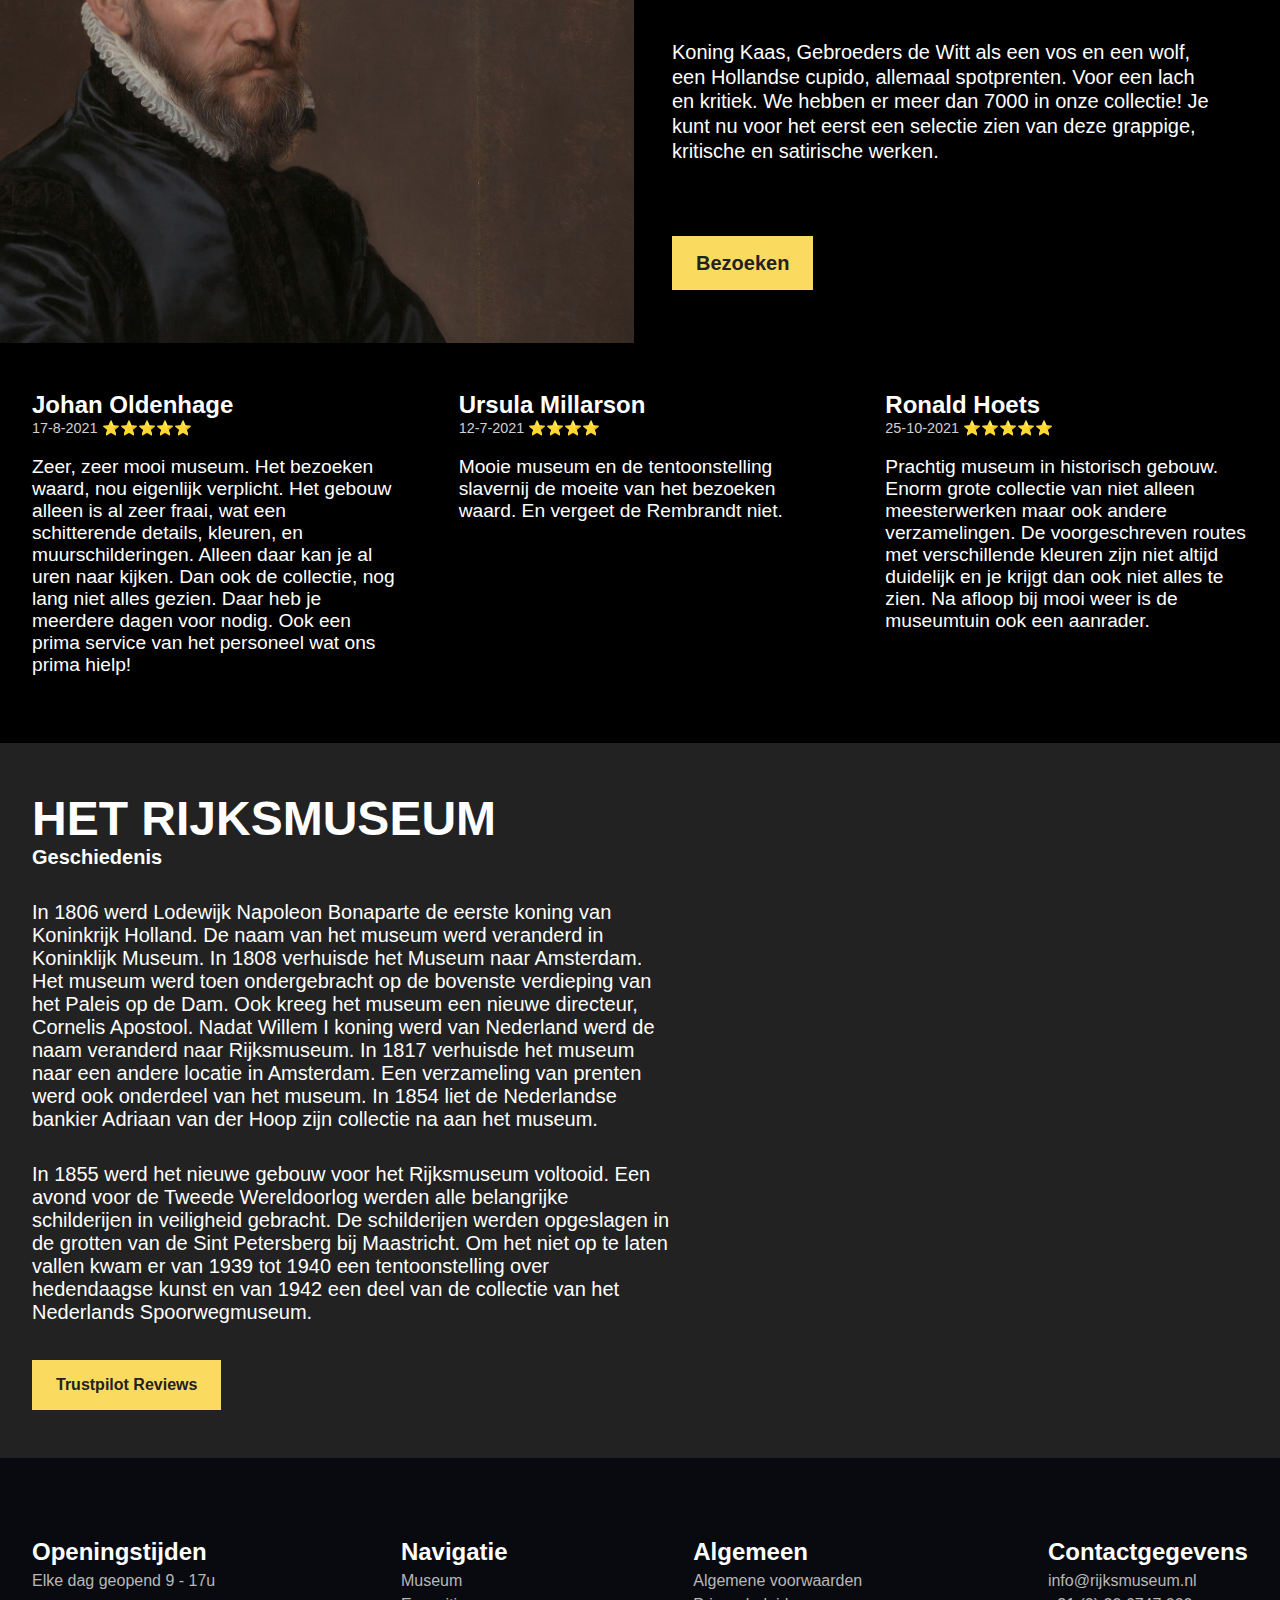
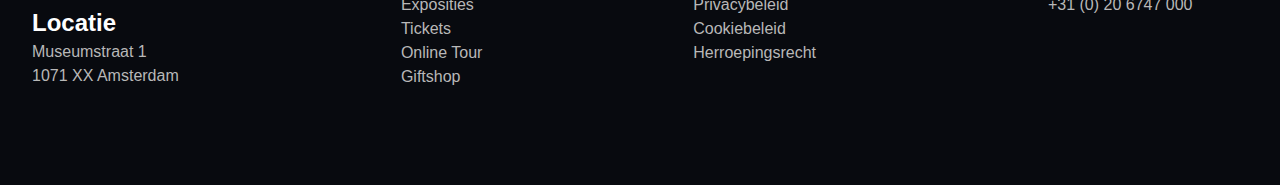
==== commit a976d783: "add exhib nav" ====
--- a/src/index.html
+++ b/src/index.html
@@ -21,15 +21,16 @@
           <img class="logo" src="assets/img/rijksmuseum.svg" alt="" />
           <div class="links">
             <a href="#exhibitions">Exposities</a>
-            <a href="#museum">Museum</a>
+            <a href="#museum">Geschiedenis</a>
             <a href="https://www.rijksmuseum.nl/nl/tickets/artikelen"
               >Tickets</a
             >
-            <a href="tour.html">Online Tour</a>
+            <a href="tour.html">Tour</a>
             <a
               href="https://www.rijksmuseumshop.nl/nl?gclid=CjwKCAiAh_GNBhAHEiwAjOh3ZB8YtS3HkVPwc-n-gvLvijkFyBm9jdbxEMEt7diDaoR5HkRwWByWpxoCfuIQAvD_BwE"
               >Giftshop</a
             >
+            <a href="eng.html">English</a>
           </div>
         </nav>
       </div>
@@ -38,84 +39,214 @@
     <main>
       <section class="exhibition" id="exhibitions">
         <nav class="container">
-          <a class="item active" href="#">
+          <a
+            class="item active"
+            id="exhibitionOneLink"
+            onClick="showExhib(0)"
+            href="#exhibitions"
+          >
             <div class="title">Aziatisch Paviljoen</div>
             <div class="subtitle">t/m 10 april 2022</div>
           </a>
-          <a class="item" href="#">
+          <a
+            class="item"
+            id="exhibitionTwoLink"
+            onClick="showExhib(1)"
+            href="#exhibitions"
+          >
             <div class="title">Kikkers en Kaaskoppen</div>
             <div class="subtitle">t/m 16 mei</div>
           </a>
-          <a class="item" href="#">
-            <div class="title">operation night watch</div>
+          <a
+            class="item"
+            id="exhibitionThreeLink"
+            onClick="showExhib(2)"
+            href="#exhibitions"
+          >
+            <div class="title">Operation night watch</div>
             <div class="subtitle">De Nachtwacht van dichtbij</div>
           </a>
         </nav>
-        <div class="row">
-          <div class="half content">
-            <div class="title">tentoonstelling: Aziatisch Paviljoen</div>
-            <div class="subtitle">t/m 10 april 2022</div>
-            <p>
-              Wereldberoemde Chinese Song-keramiek, Japanse mannenkimono’s en de
-              vroegste foto’s van India. Elk half jaar tonen de conservatoren
-              met nieuwe presentaties het beste uit de collectie Aziatische
-              kunst van het Rijksmuseum. En natuurlijk houden de Japanse
-              Tempelwachters altijd een oogje in het zeil.
-            </p>
-
-            <div class="buttons">
-              <a
-                href="https://www.rijksmuseum.nl/nl/zien-en-doen/tentoonstellingen/aziatisch-paviljoen"
-                class="action"
-              >
-                Bezoeken
-              </a>
-              <a
-                href="https://www.rijksmuseum.nl/nl/zien-en-doen/tentoonstellingen/aziatisch-paviljoen"
-                class="secondary"
-                >Meer lezen</a
-              >
-            </div>
-          </div>
-          <div
-            class="half image"
-            style="
-              margin-left: 0.5vw;
-              background-image: url(assets/img/65b66683-1534-45d7-8f99-de3699cdeed7.jpg);
-            "
-          ></div>
-        </div>
-        <div class="row alt">
-          <div
-            class="half image"
-            style="
-              margin-right: 0.5vw;
-              background-image: url(assets/img/1ffdf8d8-c4c2-4e7b-9602-b2d576e57777.jpg);
-            "
-          ></div>
-          <div class="half content">
-            <div class="title">tentoonstelling: Kikkers en Kaaskoppen</div>
-            <div class="subtitle">t/m 10 april 2022</div>
-            <p>
-              Koning Kaas, Gebroeders de Witt als een vos en een wolf, een
-              Hollandse cupido, allemaal spotprenten. Voor een lach en kritiek.
-              We hebben er meer dan 7000 in onze collectie! Je kunt nu voor het
-              eerst een selectie zien van deze grappige, kritische en satirische
-              werken.
-            </p>
-
-            <div class="buttons">
-              <a
-                href="https://www.rijksmuseum.nl/nl/zien-en-doen/tentoonstellingen/kikkers-en-kaaskoppen"
-                class="action"
-              >
-                Bezoeken
-              </a>
-              <a
-                href="https://www.rijksmuseum.nl/nl/zien-en-doen/tentoonstellingen/kikkers-en-kaaskoppen"
-                class="secondary"
-                >Meer lezen</a
-              >
+        <!-- Exhibition 1 -->
+        <div id="exhibitionOne" class="">
+          <div class="row">
+            <div class="half content">
+              <div class="title">Tentoonstelling: Aziatisch Paviljoen</div>
+              <div class="subtitle">t/m 10 april 2022</div>
+              <p>
+                Wereldberoemde Chinese Song-keramiek, Japanse mannenkimono’s en
+                de vroegste foto’s van India. Elk half jaar tonen de
+                conservatoren met nieuwe presentaties het beste uit de collectie
+                Aziatische kunst van het Rijksmuseum. En natuurlijk houden de
+                Japanse Tempelwachters altijd een oogje in het zeil.
+              </p>
+
+              <div class="buttons">
+                <a
+                  href="https://www.rijksmuseum.nl/nl/zien-en-doen/tentoonstellingen/aziatisch-paviljoen"
+                  class="action"
+                >
+                  Bezoeken
+                </a>
+              </div>
+            </div>
+            <div
+              class="half image"
+              style="
+                margin-left: 0.5vw;
+                background-image: url(assets/img/65b66683-1534-45d7-8f99-de3699cdeed7.jpg);
+              "
+            ></div>
+          </div>
+          <div class="row alt">
+            <div
+              class="half image"
+              style="
+                margin-right: 0.5vw;
+                background-image: url(assets/img/1ffdf8d8-c4c2-4e7b-9602-b2d576e57777.jpg);
+              "
+            ></div>
+            <div class="half content">
+              <div class="title">Tentoonstelling: Kikkers en Kaaskoppen</div>
+              <div class="subtitle">t/m 10 april 2022</div>
+              <p>
+                Koning Kaas, Gebroeders de Witt als een vos en een wolf, een
+                Hollandse cupido, allemaal spotprenten. Voor een lach en
+                kritiek. We hebben er meer dan 7000 in onze collectie! Je kunt
+                nu voor het eerst een selectie zien van deze grappige, kritische
+                en satirische werken.
+              </p>
+
+              <div class="buttons">
+                <a
+                  href="https://www.rijksmuseum.nl/nl/zien-en-doen/tentoonstellingen/kikkers-en-kaaskoppen"
+                  class="action"
+                >
+                  Bezoeken
+                </a>
+              </div>
+            </div>
+          </div>
+        </div>
+        <!-- Exhibition 2 -->
+        <div id="exhibitionTwo" class="hidden">
+          <div class="row">
+            <div class="half content">
+              <div class="title">Tentoonstelling: Kikkers en Kaaskoppen</div>
+              <div class="subtitle">t/m 10 april 2022</div>
+              <p>
+                Wereldberoemde Chinese Song-keramiek, Japanse mannenkimono’s en
+                de vroegste foto’s van India. Elk half jaar tonen de
+                conservatoren met nieuwe presentaties het beste uit de collectie
+                Aziatische kunst van het Rijksmuseum. En natuurlijk houden de
+                Japanse Tempelwachters altijd een oogje in het zeil.
+              </p>
+
+              <div class="buttons">
+                <a
+                  href="https://www.rijksmuseum.nl/nl/zien-en-doen/tentoonstellingen/aziatisch-paviljoen"
+                  class="action"
+                >
+                  Bezoeken
+                </a>
+              </div>
+            </div>
+            <div
+              class="half image"
+              style="
+                margin-left: 0.5vw;
+                background-image: url(assets/img/65b66683-1534-45d7-8f99-de3699cdeed7.jpg);
+              "
+            ></div>
+          </div>
+          <div class="row alt">
+            <div
+              class="half image"
+              style="
+                margin-right: 0.5vw;
+                background-image: url(assets/img/1ffdf8d8-c4c2-4e7b-9602-b2d576e57777.jpg);
+              "
+            ></div>
+            <div class="half content">
+              <div class="title">Tentoonstelling: Kikkers en Kaaskoppen</div>
+              <div class="subtitle">t/m 10 april 2022</div>
+              <p>
+                Koning Kaas, Gebroeders de Witt als een vos en een wolf, een
+                Hollandse cupido, allemaal spotprenten. Voor een lach en
+                kritiek. We hebben er meer dan 7000 in onze collectie! Je kunt
+                nu voor het eerst een selectie zien van deze grappige, kritische
+                en satirische werken.
+              </p>
+
+              <div class="buttons">
+                <a
+                  href="https://www.rijksmuseum.nl/nl/zien-en-doen/tentoonstellingen/kikkers-en-kaaskoppen"
+                  class="action"
+                >
+                  Bezoeken
+                </a>
+              </div>
+            </div>
+          </div>
+        </div>
+        <!-- Exhibition 3 -->
+        <div id="exhibitionThree" class="hidden">
+          <div class="row">
+            <div class="half content">
+              <div class="title">Tentoonstelling: Operation night watch</div>
+              <div class="subtitle">t/m 10 april 2022</div>
+              <p>
+                Wereldberoemde Chinese Song-keramiek, Japanse mannenkimono’s en
+                de vroegste foto’s van India. Elk half jaar tonen de
+                conservatoren met nieuwe presentaties het beste uit de collectie
+                Aziatische kunst van het Rijksmuseum. En natuurlijk houden de
+                Japanse Tempelwachters altijd een oogje in het zeil.
+              </p>
+
+              <div class="buttons">
+                <a
+                  href="https://www.rijksmuseum.nl/nl/zien-en-doen/tentoonstellingen/aziatisch-paviljoen"
+                  class="action"
+                >
+                  Bezoeken
+                </a>
+              </div>
+            </div>
+            <div
+              class="half image"
+              style="
+                margin-left: 0.5vw;
+                background-image: url(assets/img/65b66683-1534-45d7-8f99-de3699cdeed7.jpg);
+              "
+            ></div>
+          </div>
+          <div class="row alt">
+            <div
+              class="half image"
+              style="
+                margin-right: 0.5vw;
+                background-image: url(assets/img/1ffdf8d8-c4c2-4e7b-9602-b2d576e57777.jpg);
+              "
+            ></div>
+            <div class="half content">
+              <div class="title">Tentoonstelling: Kikkers en Kaaskoppen</div>
+              <div class="subtitle">t/m 10 april 2022</div>
+              <p>
+                Koning Kaas, Gebroeders de Witt als een vos en een wolf, een
+                Hollandse cupido, allemaal spotprenten. Voor een lach en
+                kritiek. We hebben er meer dan 7000 in onze collectie! Je kunt
+                nu voor het eerst een selectie zien van deze grappige, kritische
+                en satirische werken.
+              </p>
+
+              <div class="buttons">
+                <a
+                  href="https://www.rijksmuseum.nl/nl/zien-en-doen/tentoonstellingen/kikkers-en-kaaskoppen"
+                  class="action"
+                >
+                  Bezoeken
+                </a>
+              </div>
             </div>
           </div>
         </div>
@@ -196,7 +327,7 @@
           <a
             href="https://nl.trustpilot.com/review/www.rijksmuseum.nl"
             class="button reviewbutton"
-            >Reviews</a
+            >Trustpilot Reviews</a
           >
         </div>
       </section>
@@ -218,13 +349,13 @@
           <div>Navigatie</div>
           <ul>
             <li><a href="#">Museum</a></li>
-            <li><a href="#">Exposities</a></li>
+            <li><a href="#exhibitions">Exposities</a></li>
             <li>
               <a href="https://www.rijksmuseum.nl/nl/tickets/artikelen"
                 >Tickets</a
               >
             </li>
-            <li><a href="/tour.html">Online Tour</a></li>
+            <li><a href="tour.html">Online Tour</a></li>
             <li>
               <a
                 href="https://www.rijksmuseumshop.nl/nl?gclid=CjwKCAiAh_GNBhAHEiwAjOh3ZB8YtS3HkVPwc-n-gvLvijkFyBm9jdbxEMEt7diDaoR5HkRwWByWpxoCfuIQAvD_BwE"
@@ -236,21 +367,39 @@
         <div class="footer__section">
           <div>Algemeen</div>
           <ul>
-            <li><a href="#">Algemene voorwaarden</a></li>
-            <li><a href="#">Privacy</a></li>
-            <li><a href="#">Cookiebeleid</a></li>
-            <li><a href="#">Herroepingsrecht</a></li>
+            <li>
+              <a href="https://www.rijksmuseum.nl/nl/footer/voorwaarden"
+                >Algemene voorwaarden</a
+              >
+            </li>
+            <li>
+              <a href="https://www.rijksmuseum.nl/nl/footer/privacybeleid"
+                >Privacybeleid</a
+              >
+            </li>
+            <li>
+              <a href="https://www.rijksmuseum.nl/nl/footer/cookiebeleid"
+                >Cookiebeleid</a
+              >
+            </li>
+            <li>
+              <a href="https://www.rijksmuseum.nl/nl/footer/voorwaarden"
+                >Herroepingsrecht</a
+              >
+            </li>
           </ul>
         </div>
         <div class="footer__section">
           <div>Contactgegevens</div>
           <ul>
-            <li><a href="#">info@rijksmuseum.nl</a></li>
-            <li><a href="#">+31 (0) 20 6747 000</a></li>
+            <li>
+              <a href="mailto:info@rijksmuseum.nl">info@rijksmuseum.nl</a>
+            </li>
+            <li><a href="tel:+310206747000">+31 (0) 20 6747 000</a></li>
           </ul>
         </div>
       </div>
     </footer>
-    <script src="assets/js/slideshow.js"></script>
+    <script src="assets/js/index.js"></script>
   </body>
 </html>
--- a/src/assets/css/exhibition.css
+++ b/src/assets/css/exhibition.css
@@ -62,6 +62,10 @@
   .exhibition .row.alt {
     grid-template-columns: 50vw 1fr;
   }
+}
+
+.hidden {
+  display: none !important;
 }
 
 @media screen and (max-width: 680px) {
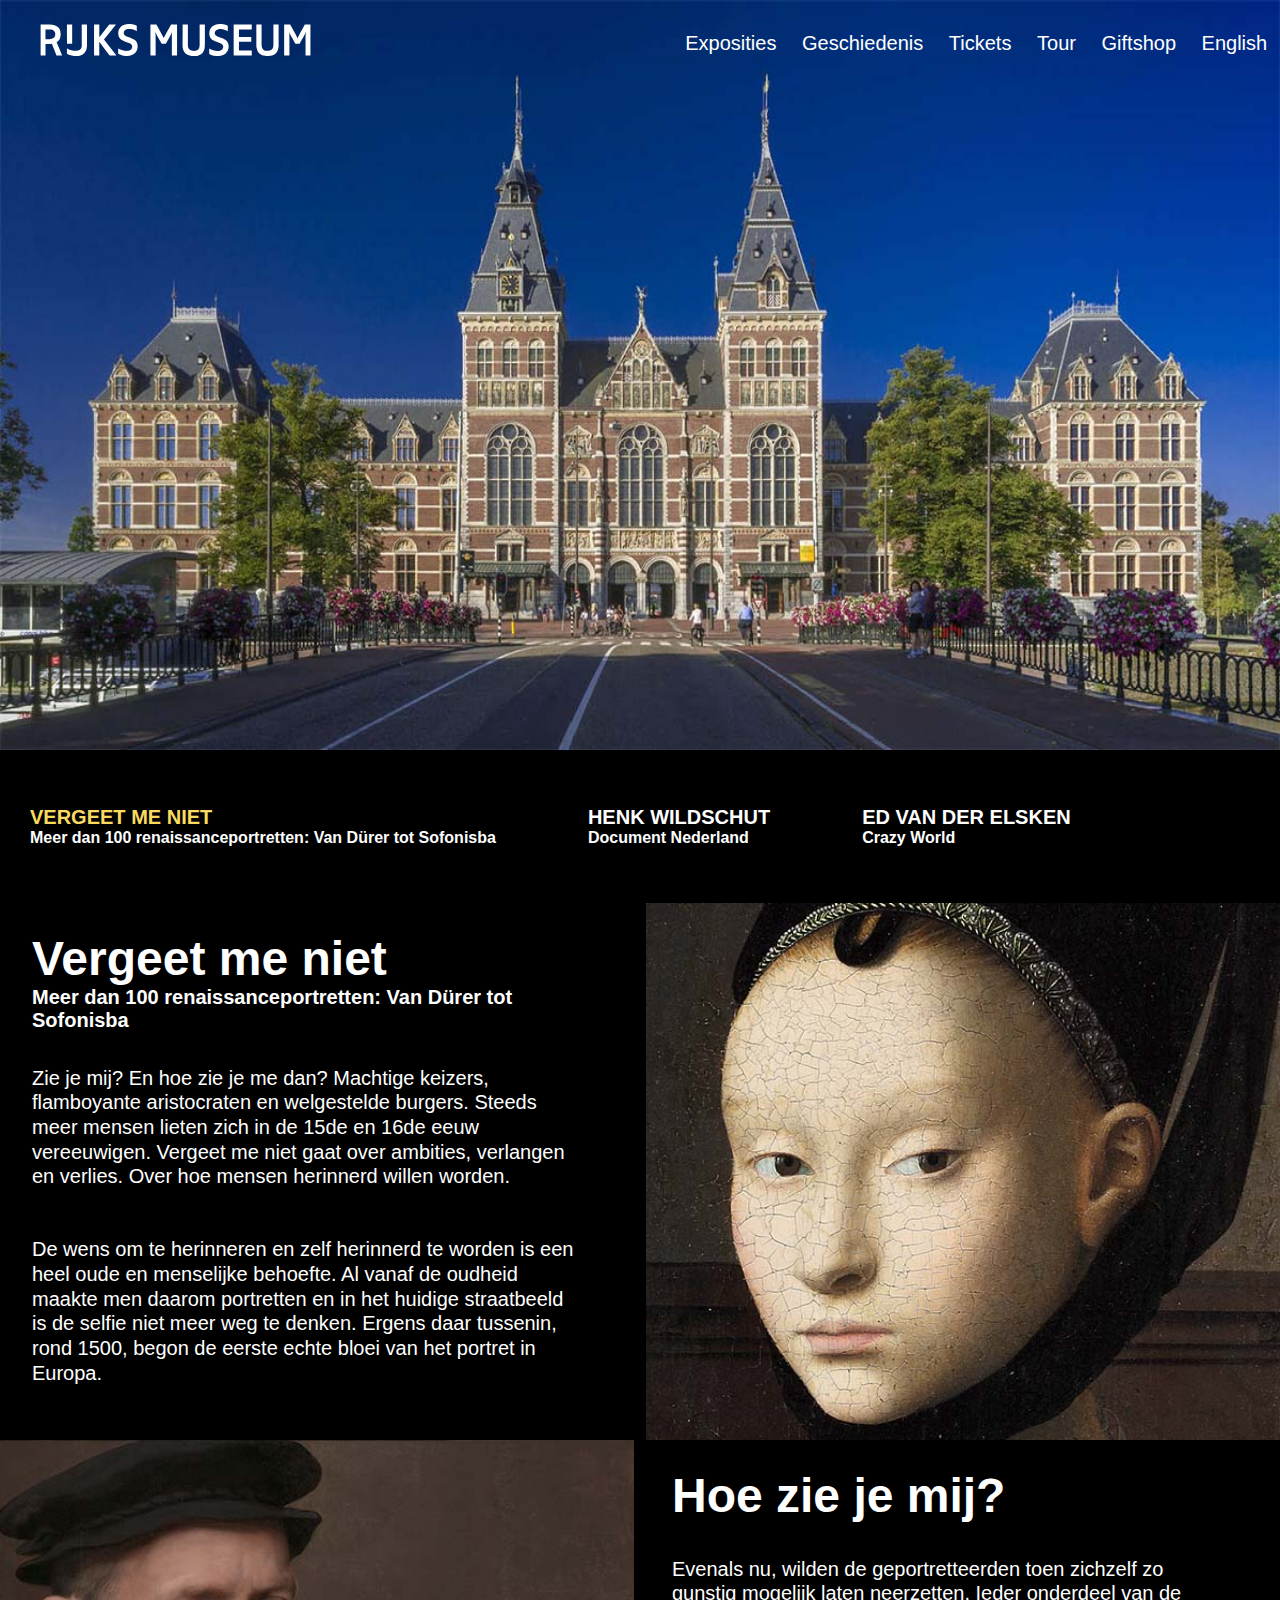
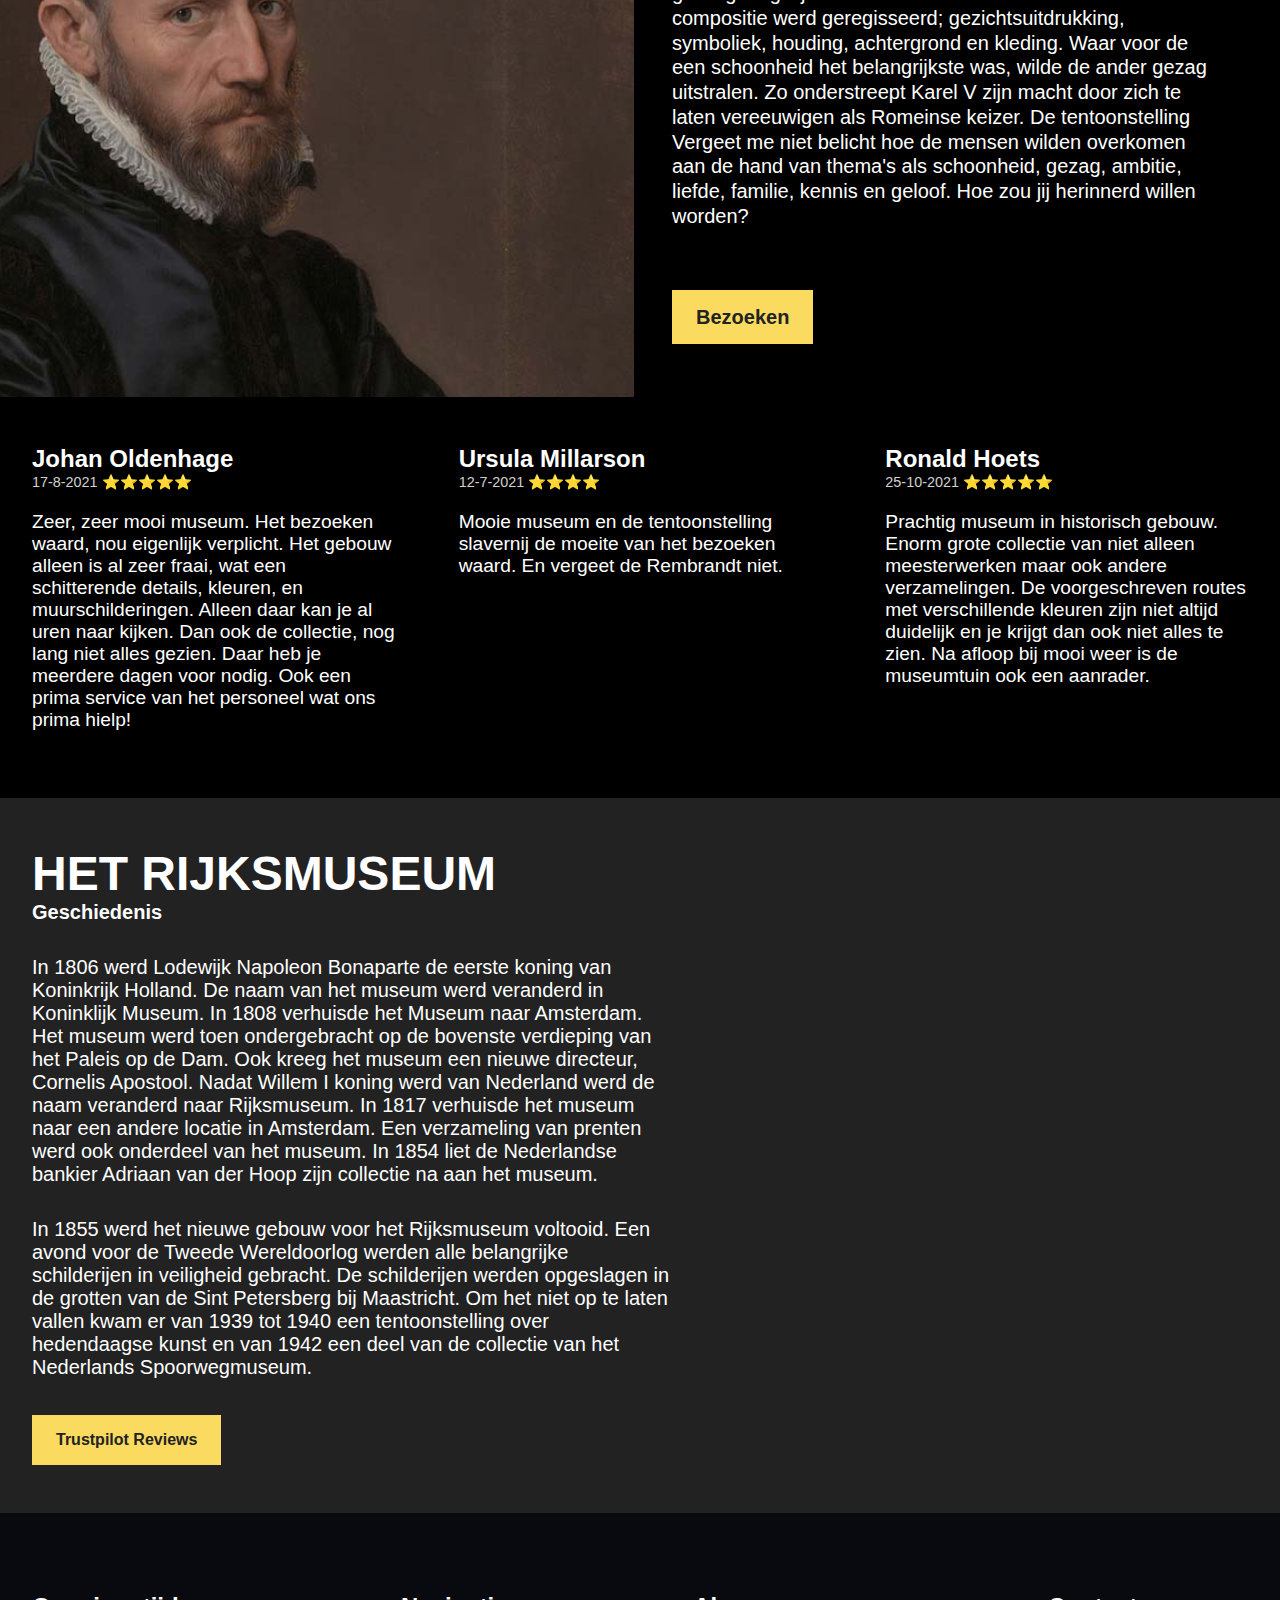
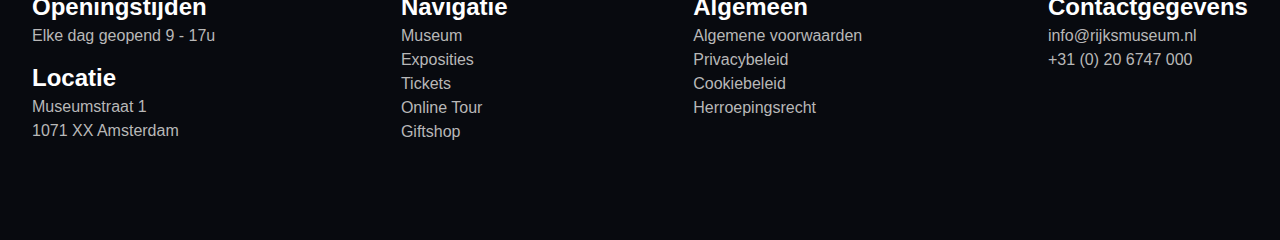
==== commit 28022d75: "Index.html bijgewerkt. Tentoonstellingen toegevoegd." ====
--- a/src/index.html
+++ b/src/index.html
@@ -1,5 +1,5 @@
 <!DOCTYPE html>
-<html lang="en">
+<html lang="nl">
   <head>
     <meta charset="UTF-8" />
     <meta http-equiv="X-UA-Compatible" content="IE=edge" />
@@ -30,7 +30,7 @@
               href="https://www.rijksmuseumshop.nl/nl?gclid=CjwKCAiAh_GNBhAHEiwAjOh3ZB8YtS3HkVPwc-n-gvLvijkFyBm9jdbxEMEt7diDaoR5HkRwWByWpxoCfuIQAvD_BwE"
               >Giftshop</a
             >
-            <a href="eng.html">English</a>
+            <a href="index.en.html">English</a>
           </div>
         </nav>
       </div>
@@ -45,8 +45,8 @@
             onClick="showExhib(0)"
             href="#exhibitions"
           >
-            <div class="title">Aziatisch Paviljoen</div>
-            <div class="subtitle">t/m 10 april 2022</div>
+            <div class="title">Vergeet me niet</div>
+            <div class="subtitle">Meer dan 100 renaissanceportretten: Van Dürer tot Sofonisba</div>
           </a>
           <a
             class="item"
@@ -54,8 +54,8 @@
             onClick="showExhib(1)"
             href="#exhibitions"
           >
-            <div class="title">Kikkers en Kaaskoppen</div>
-            <div class="subtitle">t/m 16 mei</div>
+            <div class="title">Henk Wildschut</div>
+            <div class="subtitle">Document Nederland</div>
           </a>
           <a
             class="item"
@@ -63,38 +63,98 @@
             onClick="showExhib(2)"
             href="#exhibitions"
           >
-            <div class="title">Operation night watch</div>
-            <div class="subtitle">De Nachtwacht van dichtbij</div>
+            <div class="title">Ed van der Elsken</div>
+            <div class="subtitle">Crazy World</div>
           </a>
         </nav>
         <!-- Exhibition 1 -->
         <div id="exhibitionOne" class="">
           <div class="row">
             <div class="half content">
-              <div class="title">Tentoonstelling: Aziatisch Paviljoen</div>
-              <div class="subtitle">t/m 10 april 2022</div>
-              <p>
-                Wereldberoemde Chinese Song-keramiek, Japanse mannenkimono’s en
-                de vroegste foto’s van India. Elk half jaar tonen de
-                conservatoren met nieuwe presentaties het beste uit de collectie
-                Aziatische kunst van het Rijksmuseum. En natuurlijk houden de
-                Japanse Tempelwachters altijd een oogje in het zeil.
+              <div class="title">Vergeet me niet</div>
+              <div class="subtitle">Meer dan 100 renaissanceportretten: Van Dürer tot Sofonisba</div>
+              <p>
+                Zie je mij? En hoe zie je me dan? 
+                Machtige keizers, 
+                flamboyante aristocraten en welgestelde burgers. 
+                Steeds meer mensen lieten zich in de 15de en 16de eeuw vereeuwigen. 
+                Vergeet me niet gaat over ambities, verlangen en verlies. 
+                Over hoe mensen herinnerd willen worden.
+              </p>
+
+              <p>
+                De wens om te herinneren en zelf herinnerd te worden is een heel oude en menselijke behoefte. 
+                Al vanaf de oudheid maakte men daarom portretten en in het huidige straatbeeld is de selfie niet meer weg te denken. 
+                Ergens daar tussenin, rond 1500, begon de eerste echte bloei van het portret in Europa.
+              </p>
+            </div>
+            <div
+              class="half image"
+              style="
+                margin-left: 0.5vw;
+                background-image: url(assets/img/65b66683-1534-45d7-8f99-de3699cdeed7.jpg);
+              "
+            ></div>
+          </div>
+          <div class="row alt">
+            <div
+              class="half image"
+              style="
+                margin-right: 0.5vw;
+                background-image: url(assets/img/1ffdf8d8-c4c2-4e7b-9602-b2d576e57777.jpg);
+              "
+            ></div>
+            <div class="half content">
+              <div class="title">Hoe zie je mij?</div>
+              <div class="subtitle"></div>
+              <p>
+                Evenals nu, 
+                wilden de geportretteerden toen zichzelf zo gunstig mogelijk laten neerzetten. 
+                Ieder onderdeel van de compositie werd geregisseerd; 
+                gezichtsuitdrukking, symboliek, houding, achtergrond en kleding. 
+                Waar voor de een schoonheid het belangrijkste was, wilde de ander gezag uitstralen. 
+                Zo onderstreept Karel V zijn macht door zich te laten vereeuwigen als Romeinse keizer. 
+                De tentoonstelling Vergeet me niet belicht hoe de mensen wilden overkomen aan de hand van thema's als schoonheid, 
+                gezag, ambitie, liefde, familie, kennis en geloof. Hoe zou jij herinnerd willen worden?
               </p>
 
               <div class="buttons">
                 <a
-                  href="https://www.rijksmuseum.nl/nl/zien-en-doen/tentoonstellingen/aziatisch-paviljoen"
+                  href="https://www.rijksmuseum.nl/nl/zien-en-doen/tentoonstellingen/afgelopen/vergeet-me-niet"
                   class="action"
                 >
                   Bezoeken
                 </a>
               </div>
             </div>
+          </div>
+        </div>
+        <!-- Exhibition 2 -->
+        <div id="exhibitionTwo" class="hidden">
+          <div class="row">
+            <div class="half content">
+              <div class="title">Henk Wildschut</div>
+              <div class="subtitle">Document Nederland</div>
+              <p>
+                Het corona-virus heeft Nederland (en de wereld) vanaf maart 2020 in de greep. 
+                Fotograaf Henk Wildschut onderzoekt de impact van corona op het maatschappelijk leven
+                en brengt de Nederlandse omgang met het virus in beeld.
+              </p>
+              <div class="subtitle">Afstand</div>
+              <p>
+                Wildschut volgt niet de waan van de dag, 
+                maar neemt in zijn fotografie afstand waardoor patronen zichtbaar worden. 
+                Het gáát bij dit onderwerp ook om afstand, letterlijk. 
+                En om grote aantallen: voorraden mondkapjes en andere beschermende middelen. 
+                Net als bij zijn eerdere Document Nederland opdracht Ons Dagelijks Brood (2013) fotografeert Wildschut met een heldere, 
+                quasi-klinische blik die de leegte, afstand, stilte en omvang dwingend in beeld brengt.
+              </p>
+            </div>
             <div
               class="half image"
               style="
                 margin-left: 0.5vw;
-                background-image: url(assets/img/65b66683-1534-45d7-8f99-de3699cdeed7.jpg);
+                background-image: url(assets/img/henk_wildeschut_1.jpg);
               "
             ></div>
           </div>
@@ -103,23 +163,22 @@
               class="half image"
               style="
                 margin-right: 0.5vw;
-                background-image: url(assets/img/1ffdf8d8-c4c2-4e7b-9602-b2d576e57777.jpg);
-              "
-            ></div>
-            <div class="half content">
-              <div class="title">Tentoonstelling: Kikkers en Kaaskoppen</div>
-              <div class="subtitle">t/m 10 april 2022</div>
-              <p>
-                Koning Kaas, Gebroeders de Witt als een vos en een wolf, een
-                Hollandse cupido, allemaal spotprenten. Voor een lach en
-                kritiek. We hebben er meer dan 7000 in onze collectie! Je kunt
-                nu voor het eerst een selectie zien van deze grappige, kritische
-                en satirische werken.
+                background-image: url(assets/img/henk_wildeschut_2.jpg);
+              "
+            ></div>
+            <div class="half content">
+              <div class="title">Menselijk gezicht</div>
+              <div class="subtitle"></div>
+              <p>
+                Achter de afstandelijk ogende high-tech en systematiek onthult Wildschut evengoed het menselijke gezicht in deze crisis. 
+                Portretten worden afgewisseld met foto's van binnenruimtes (laboratoria, RIVM, persconferenties) en buitenruimtes. 
+                Wat daardoor zichtbaar wordt is hoe de overheid het virus probeert te bestrijden, 
+                welke gevolgen dat heeft voor onze omgeving en hoe dat er achter de schermen uitziet.
               </p>
 
               <div class="buttons">
                 <a
-                  href="https://www.rijksmuseum.nl/nl/zien-en-doen/tentoonstellingen/kikkers-en-kaaskoppen"
+                  href="https://www.rijksmuseum.nl/nl/zien-en-doen/tentoonstellingen/afgelopen/henk-wildschut"
                   class="action"
                 >
                   Bezoeken
@@ -128,120 +187,56 @@
             </div>
           </div>
         </div>
-        <!-- Exhibition 2 -->
-        <div id="exhibitionTwo" class="hidden">
-          <div class="row">
-            <div class="half content">
-              <div class="title">Tentoonstelling: Kikkers en Kaaskoppen</div>
-              <div class="subtitle">t/m 10 april 2022</div>
-              <p>
-                Wereldberoemde Chinese Song-keramiek, Japanse mannenkimono’s en
-                de vroegste foto’s van India. Elk half jaar tonen de
-                conservatoren met nieuwe presentaties het beste uit de collectie
-                Aziatische kunst van het Rijksmuseum. En natuurlijk houden de
-                Japanse Tempelwachters altijd een oogje in het zeil.
-              </p>
-
-              <div class="buttons">
-                <a
-                  href="https://www.rijksmuseum.nl/nl/zien-en-doen/tentoonstellingen/aziatisch-paviljoen"
-                  class="action"
-                >
-                  Bezoeken
-                </a>
-              </div>
-            </div>
-            <div
-              class="half image"
-              style="
-                margin-left: 0.5vw;
-                background-image: url(assets/img/65b66683-1534-45d7-8f99-de3699cdeed7.jpg);
-              "
-            ></div>
-          </div>
-          <div class="row alt">
-            <div
-              class="half image"
-              style="
-                margin-right: 0.5vw;
-                background-image: url(assets/img/1ffdf8d8-c4c2-4e7b-9602-b2d576e57777.jpg);
-              "
-            ></div>
-            <div class="half content">
-              <div class="title">Tentoonstelling: Kikkers en Kaaskoppen</div>
-              <div class="subtitle">t/m 10 april 2022</div>
-              <p>
-                Koning Kaas, Gebroeders de Witt als een vos en een wolf, een
-                Hollandse cupido, allemaal spotprenten. Voor een lach en
-                kritiek. We hebben er meer dan 7000 in onze collectie! Je kunt
-                nu voor het eerst een selectie zien van deze grappige, kritische
-                en satirische werken.
-              </p>
-
-              <div class="buttons">
-                <a
-                  href="https://www.rijksmuseum.nl/nl/zien-en-doen/tentoonstellingen/kikkers-en-kaaskoppen"
-                  class="action"
-                >
-                  Bezoeken
-                </a>
-              </div>
-            </div>
-          </div>
-        </div>
         <!-- Exhibition 3 -->
         <div id="exhibitionThree" class="hidden">
           <div class="row">
             <div class="half content">
-              <div class="title">Tentoonstelling: Operation night watch</div>
-              <div class="subtitle">t/m 10 april 2022</div>
-              <p>
-                Wereldberoemde Chinese Song-keramiek, Japanse mannenkimono’s en
-                de vroegste foto’s van India. Elk half jaar tonen de
-                conservatoren met nieuwe presentaties het beste uit de collectie
-                Aziatische kunst van het Rijksmuseum. En natuurlijk houden de
-                Japanse Tempelwachters altijd een oogje in het zeil.
+              <div class="title">Ed van der Elsken</div>
+              <div class="subtitle">Crazy World</div>
+              <p>
+                Een inkijk in de werkwijze van een van de bekendste fotografen van Nederland. 
+                Dichterbij de fotograaf kun je bijna niet komen.
+              </p>
+
+              <p>
+                In de tentoonstelling staat het recent verworven werkarchief van Ed van der Elsken centraal. 
+                Foto’s, ontwerpen voor fotoboeken, omslagontwerpen en contactvellen. 
+                Met ruim 100 objecten kijk je mee over de schouder van de fotograaf.
+              </p>
+            </div>
+            <div
+              class="half image"
+              style="
+                margin-left: 0.5vw;
+                background-image: url(assets/img/crazy_world_2.jpg);
+              "
+            ></div>
+          </div>
+          <div class="row alt">
+            <div
+              class="half image"
+              style="
+                margin-right: 0.5vw;
+                background-image: url(assets/img/crazy_world_1.jpg);
+              "
+            ></div>
+            <div class="half content">
+              <div class="title">Experimenten en keuzes</div>
+              <div class="subtitle"></div>
+              <p>
+                Fotografen maken meer foto’s dan ze publiceren of tentoonstellen. 
+                Zeker ook Ed van der Elsken. 
+                In zijn huis in Edam werden veel bekende en onbekende werken bewaard. 
+                Deze laten duidelijk zien dat een foto de uitkomst is van keuzes en experimenten. 
+                In de tentoonstelling zijn dan ook juist die foto’s gekozen die de sporen dragen van de beslissingen, 
+                twijfels en overwegingen bij het fotograferen én afdrukken. 
+                Zo zijn reeksen afdrukken van een en dezelfde opname te zien - verschillend in formaat, 
+                uitsnede en contrast - waardoor soms compleet verschillende eindresultaten ontstaan.
               </p>
 
               <div class="buttons">
                 <a
-                  href="https://www.rijksmuseum.nl/nl/zien-en-doen/tentoonstellingen/aziatisch-paviljoen"
-                  class="action"
-                >
-                  Bezoeken
-                </a>
-              </div>
-            </div>
-            <div
-              class="half image"
-              style="
-                margin-left: 0.5vw;
-                background-image: url(assets/img/65b66683-1534-45d7-8f99-de3699cdeed7.jpg);
-              "
-            ></div>
-          </div>
-          <div class="row alt">
-            <div
-              class="half image"
-              style="
-                margin-right: 0.5vw;
-                background-image: url(assets/img/1ffdf8d8-c4c2-4e7b-9602-b2d576e57777.jpg);
-              "
-            ></div>
-            <div class="half content">
-              <div class="title">Tentoonstelling: Kikkers en Kaaskoppen</div>
-              <div class="subtitle">t/m 10 april 2022</div>
-              <p>
-                Koning Kaas, Gebroeders de Witt als een vos en een wolf, een
-                Hollandse cupido, allemaal spotprenten. Voor een lach en
-                kritiek. We hebben er meer dan 7000 in onze collectie! Je kunt
-                nu voor het eerst een selectie zien van deze grappige, kritische
-                en satirische werken.
-              </p>
-
-              <div class="buttons">
-                <a
-                  href="https://www.rijksmuseum.nl/nl/zien-en-doen/tentoonstellingen/kikkers-en-kaaskoppen"
+                  href="https://www.rijksmuseum.nl/nl/zien-en-doen/tentoonstellingen/afgelopen/ed-van-der-elsken"
                   class="action"
                 >
                   Bezoeken
--- a/src/assets/css/exhibition.css
+++ b/src/assets/css/exhibition.css
@@ -134,7 +134,7 @@
 .exhibition .row .content p {
   font-size: 1.25rem;
   line-height: 1.54508497186rem;
-  padding: 1.5rem 0;
+  padding: 0.875rem 0;
 }
 
 .exhibition .row .content .buttons {
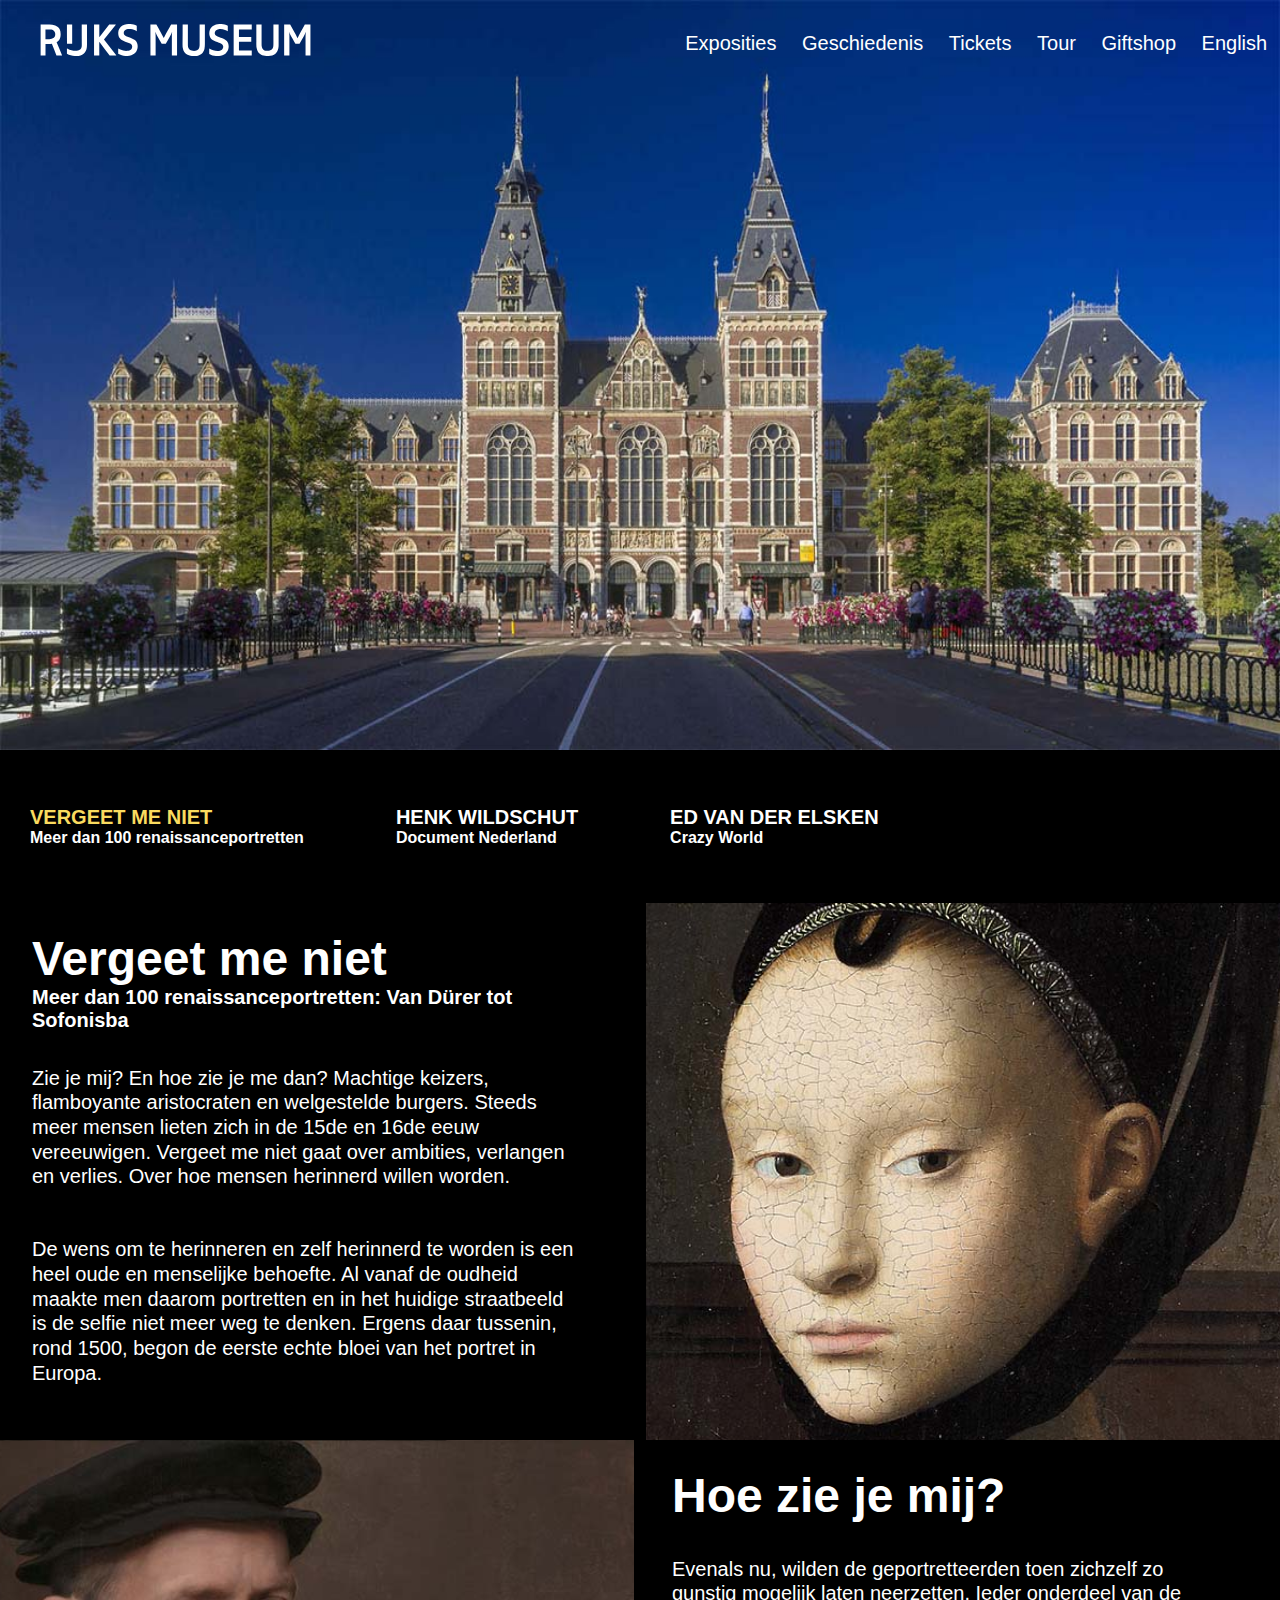
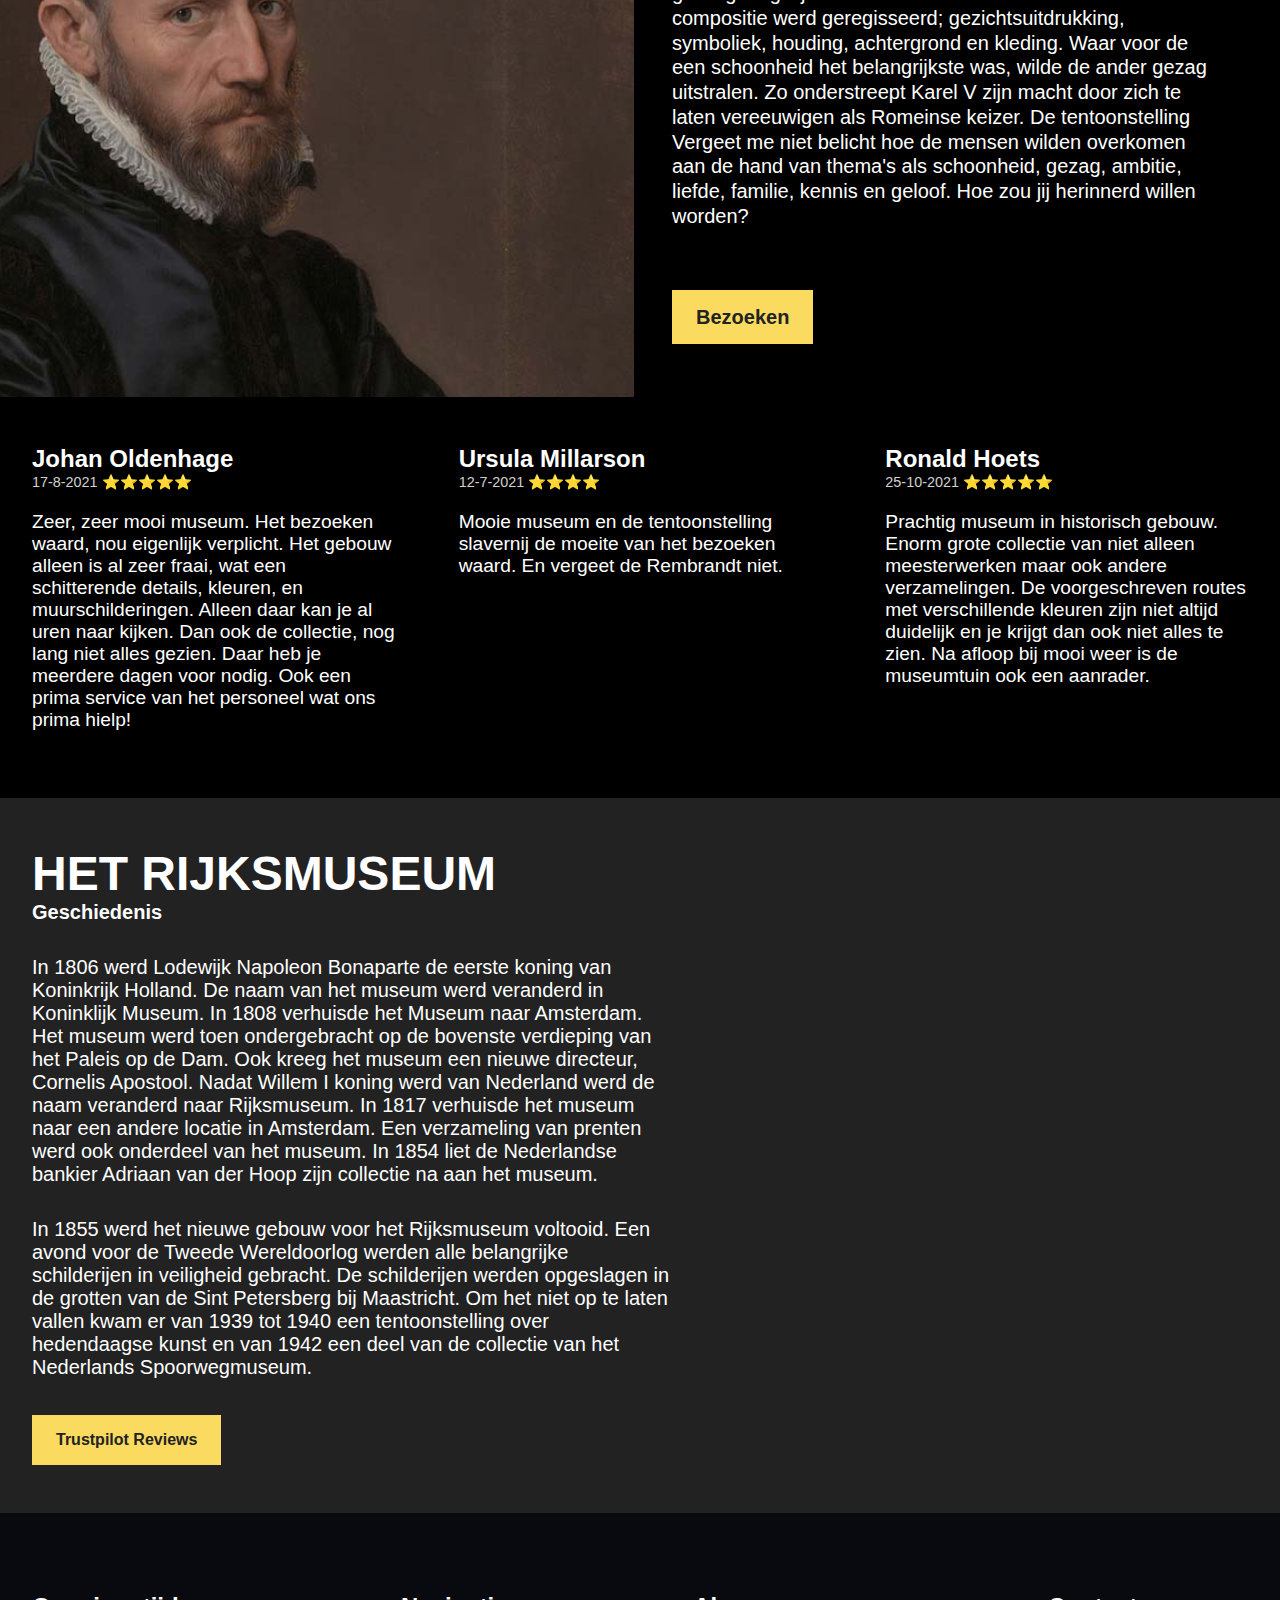
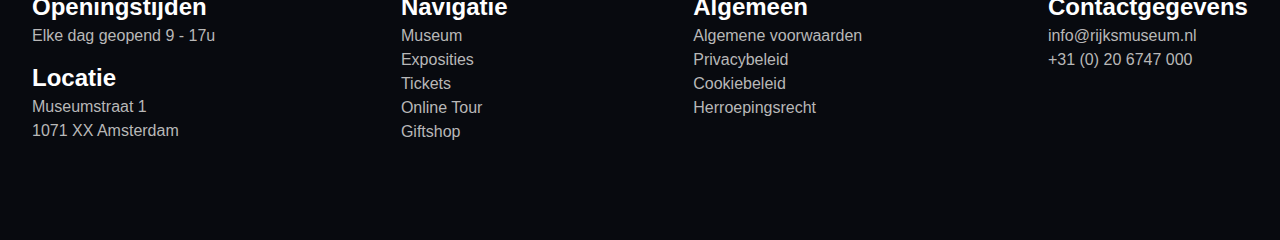
==== commit 7c9e3bf7: "Update index.html" ====
--- a/src/index.html
+++ b/src/index.html
@@ -46,7 +46,7 @@
             href="#exhibitions"
           >
             <div class="title">Vergeet me niet</div>
-            <div class="subtitle">Meer dan 100 renaissanceportretten: Van Dürer tot Sofonisba</div>
+            <div class="subtitle">Meer dan 100 renaissanceportretten</div>
           </a>
           <a
             class="item"
@@ -72,20 +72,23 @@
           <div class="row">
             <div class="half content">
               <div class="title">Vergeet me niet</div>
-              <div class="subtitle">Meer dan 100 renaissanceportretten: Van Dürer tot Sofonisba</div>
-              <p>
-                Zie je mij? En hoe zie je me dan? 
-                Machtige keizers, 
-                flamboyante aristocraten en welgestelde burgers. 
-                Steeds meer mensen lieten zich in de 15de en 16de eeuw vereeuwigen. 
-                Vergeet me niet gaat over ambities, verlangen en verlies. 
-                Over hoe mensen herinnerd willen worden.
-              </p>
-
-              <p>
-                De wens om te herinneren en zelf herinnerd te worden is een heel oude en menselijke behoefte. 
-                Al vanaf de oudheid maakte men daarom portretten en in het huidige straatbeeld is de selfie niet meer weg te denken. 
-                Ergens daar tussenin, rond 1500, begon de eerste echte bloei van het portret in Europa.
+              <div class="subtitle">
+                Meer dan 100 renaissanceportretten: Van Dürer tot Sofonisba
+              </div>
+              <p>
+                Zie je mij? En hoe zie je me dan? Machtige keizers, flamboyante
+                aristocraten en welgestelde burgers. Steeds meer mensen lieten
+                zich in de 15de en 16de eeuw vereeuwigen. Vergeet me niet gaat
+                over ambities, verlangen en verlies. Over hoe mensen herinnerd
+                willen worden.
+              </p>
+
+              <p>
+                De wens om te herinneren en zelf herinnerd te worden is een heel
+                oude en menselijke behoefte. Al vanaf de oudheid maakte men
+                daarom portretten en in het huidige straatbeeld is de selfie
+                niet meer weg te denken. Ergens daar tussenin, rond 1500, begon
+                de eerste echte bloei van het portret in Europa.
               </p>
             </div>
             <div
@@ -108,14 +111,16 @@
               <div class="title">Hoe zie je mij?</div>
               <div class="subtitle"></div>
               <p>
-                Evenals nu, 
-                wilden de geportretteerden toen zichzelf zo gunstig mogelijk laten neerzetten. 
-                Ieder onderdeel van de compositie werd geregisseerd; 
-                gezichtsuitdrukking, symboliek, houding, achtergrond en kleding. 
-                Waar voor de een schoonheid het belangrijkste was, wilde de ander gezag uitstralen. 
-                Zo onderstreept Karel V zijn macht door zich te laten vereeuwigen als Romeinse keizer. 
-                De tentoonstelling Vergeet me niet belicht hoe de mensen wilden overkomen aan de hand van thema's als schoonheid, 
-                gezag, ambitie, liefde, familie, kennis en geloof. Hoe zou jij herinnerd willen worden?
+                Evenals nu, wilden de geportretteerden toen zichzelf zo gunstig
+                mogelijk laten neerzetten. Ieder onderdeel van de compositie
+                werd geregisseerd; gezichtsuitdrukking, symboliek, houding,
+                achtergrond en kleding. Waar voor de een schoonheid het
+                belangrijkste was, wilde de ander gezag uitstralen. Zo
+                onderstreept Karel V zijn macht door zich te laten vereeuwigen
+                als Romeinse keizer. De tentoonstelling Vergeet me niet belicht
+                hoe de mensen wilden overkomen aan de hand van thema's als
+                schoonheid, gezag, ambitie, liefde, familie, kennis en geloof.
+                Hoe zou jij herinnerd willen worden?
               </p>
 
               <div class="buttons">
@@ -136,18 +141,21 @@
               <div class="title">Henk Wildschut</div>
               <div class="subtitle">Document Nederland</div>
               <p>
-                Het corona-virus heeft Nederland (en de wereld) vanaf maart 2020 in de greep. 
-                Fotograaf Henk Wildschut onderzoekt de impact van corona op het maatschappelijk leven
-                en brengt de Nederlandse omgang met het virus in beeld.
+                Het corona-virus heeft Nederland (en de wereld) vanaf maart 2020
+                in de greep. Fotograaf Henk Wildschut onderzoekt de impact van
+                corona op het maatschappelijk leven en brengt de Nederlandse
+                omgang met het virus in beeld.
               </p>
               <div class="subtitle">Afstand</div>
               <p>
-                Wildschut volgt niet de waan van de dag, 
-                maar neemt in zijn fotografie afstand waardoor patronen zichtbaar worden. 
-                Het gáát bij dit onderwerp ook om afstand, letterlijk. 
-                En om grote aantallen: voorraden mondkapjes en andere beschermende middelen. 
-                Net als bij zijn eerdere Document Nederland opdracht Ons Dagelijks Brood (2013) fotografeert Wildschut met een heldere, 
-                quasi-klinische blik die de leegte, afstand, stilte en omvang dwingend in beeld brengt.
+                Wildschut volgt niet de waan van de dag, maar neemt in zijn
+                fotografie afstand waardoor patronen zichtbaar worden. Het gáát
+                bij dit onderwerp ook om afstand, letterlijk. En om grote
+                aantallen: voorraden mondkapjes en andere beschermende middelen.
+                Net als bij zijn eerdere Document Nederland opdracht Ons
+                Dagelijks Brood (2013) fotografeert Wildschut met een heldere,
+                quasi-klinische blik die de leegte, afstand, stilte en omvang
+                dwingend in beeld brengt.
               </p>
             </div>
             <div
@@ -170,10 +178,13 @@
               <div class="title">Menselijk gezicht</div>
               <div class="subtitle"></div>
               <p>
-                Achter de afstandelijk ogende high-tech en systematiek onthult Wildschut evengoed het menselijke gezicht in deze crisis. 
-                Portretten worden afgewisseld met foto's van binnenruimtes (laboratoria, RIVM, persconferenties) en buitenruimtes. 
-                Wat daardoor zichtbaar wordt is hoe de overheid het virus probeert te bestrijden, 
-                welke gevolgen dat heeft voor onze omgeving en hoe dat er achter de schermen uitziet.
+                Achter de afstandelijk ogende high-tech en systematiek onthult
+                Wildschut evengoed het menselijke gezicht in deze crisis.
+                Portretten worden afgewisseld met foto's van binnenruimtes
+                (laboratoria, RIVM, persconferenties) en buitenruimtes. Wat
+                daardoor zichtbaar wordt is hoe de overheid het virus probeert
+                te bestrijden, welke gevolgen dat heeft voor onze omgeving en
+                hoe dat er achter de schermen uitziet.
               </p>
 
               <div class="buttons">
@@ -194,14 +205,15 @@
               <div class="title">Ed van der Elsken</div>
               <div class="subtitle">Crazy World</div>
               <p>
-                Een inkijk in de werkwijze van een van de bekendste fotografen van Nederland. 
-                Dichterbij de fotograaf kun je bijna niet komen.
-              </p>
-
-              <p>
-                In de tentoonstelling staat het recent verworven werkarchief van Ed van der Elsken centraal. 
-                Foto’s, ontwerpen voor fotoboeken, omslagontwerpen en contactvellen. 
-                Met ruim 100 objecten kijk je mee over de schouder van de fotograaf.
+                Een inkijk in de werkwijze van een van de bekendste fotografen
+                van Nederland. Dichterbij de fotograaf kun je bijna niet komen.
+              </p>
+
+              <p>
+                In de tentoonstelling staat het recent verworven werkarchief van
+                Ed van der Elsken centraal. Foto’s, ontwerpen voor fotoboeken,
+                omslagontwerpen en contactvellen. Met ruim 100 objecten kijk je
+                mee over de schouder van de fotograaf.
               </p>
             </div>
             <div
@@ -224,14 +236,16 @@
               <div class="title">Experimenten en keuzes</div>
               <div class="subtitle"></div>
               <p>
-                Fotografen maken meer foto’s dan ze publiceren of tentoonstellen. 
-                Zeker ook Ed van der Elsken. 
-                In zijn huis in Edam werden veel bekende en onbekende werken bewaard. 
-                Deze laten duidelijk zien dat een foto de uitkomst is van keuzes en experimenten. 
-                In de tentoonstelling zijn dan ook juist die foto’s gekozen die de sporen dragen van de beslissingen, 
-                twijfels en overwegingen bij het fotograferen én afdrukken. 
-                Zo zijn reeksen afdrukken van een en dezelfde opname te zien - verschillend in formaat, 
-                uitsnede en contrast - waardoor soms compleet verschillende eindresultaten ontstaan.
+                Fotografen maken meer foto’s dan ze publiceren of
+                tentoonstellen. Zeker ook Ed van der Elsken. In zijn huis in
+                Edam werden veel bekende en onbekende werken bewaard. Deze laten
+                duidelijk zien dat een foto de uitkomst is van keuzes en
+                experimenten. In de tentoonstelling zijn dan ook juist die
+                foto’s gekozen die de sporen dragen van de beslissingen,
+                twijfels en overwegingen bij het fotograferen én afdrukken. Zo
+                zijn reeksen afdrukken van een en dezelfde opname te zien -
+                verschillend in formaat, uitsnede en contrast - waardoor soms
+                compleet verschillende eindresultaten ontstaan.
               </p>
 
               <div class="buttons">
